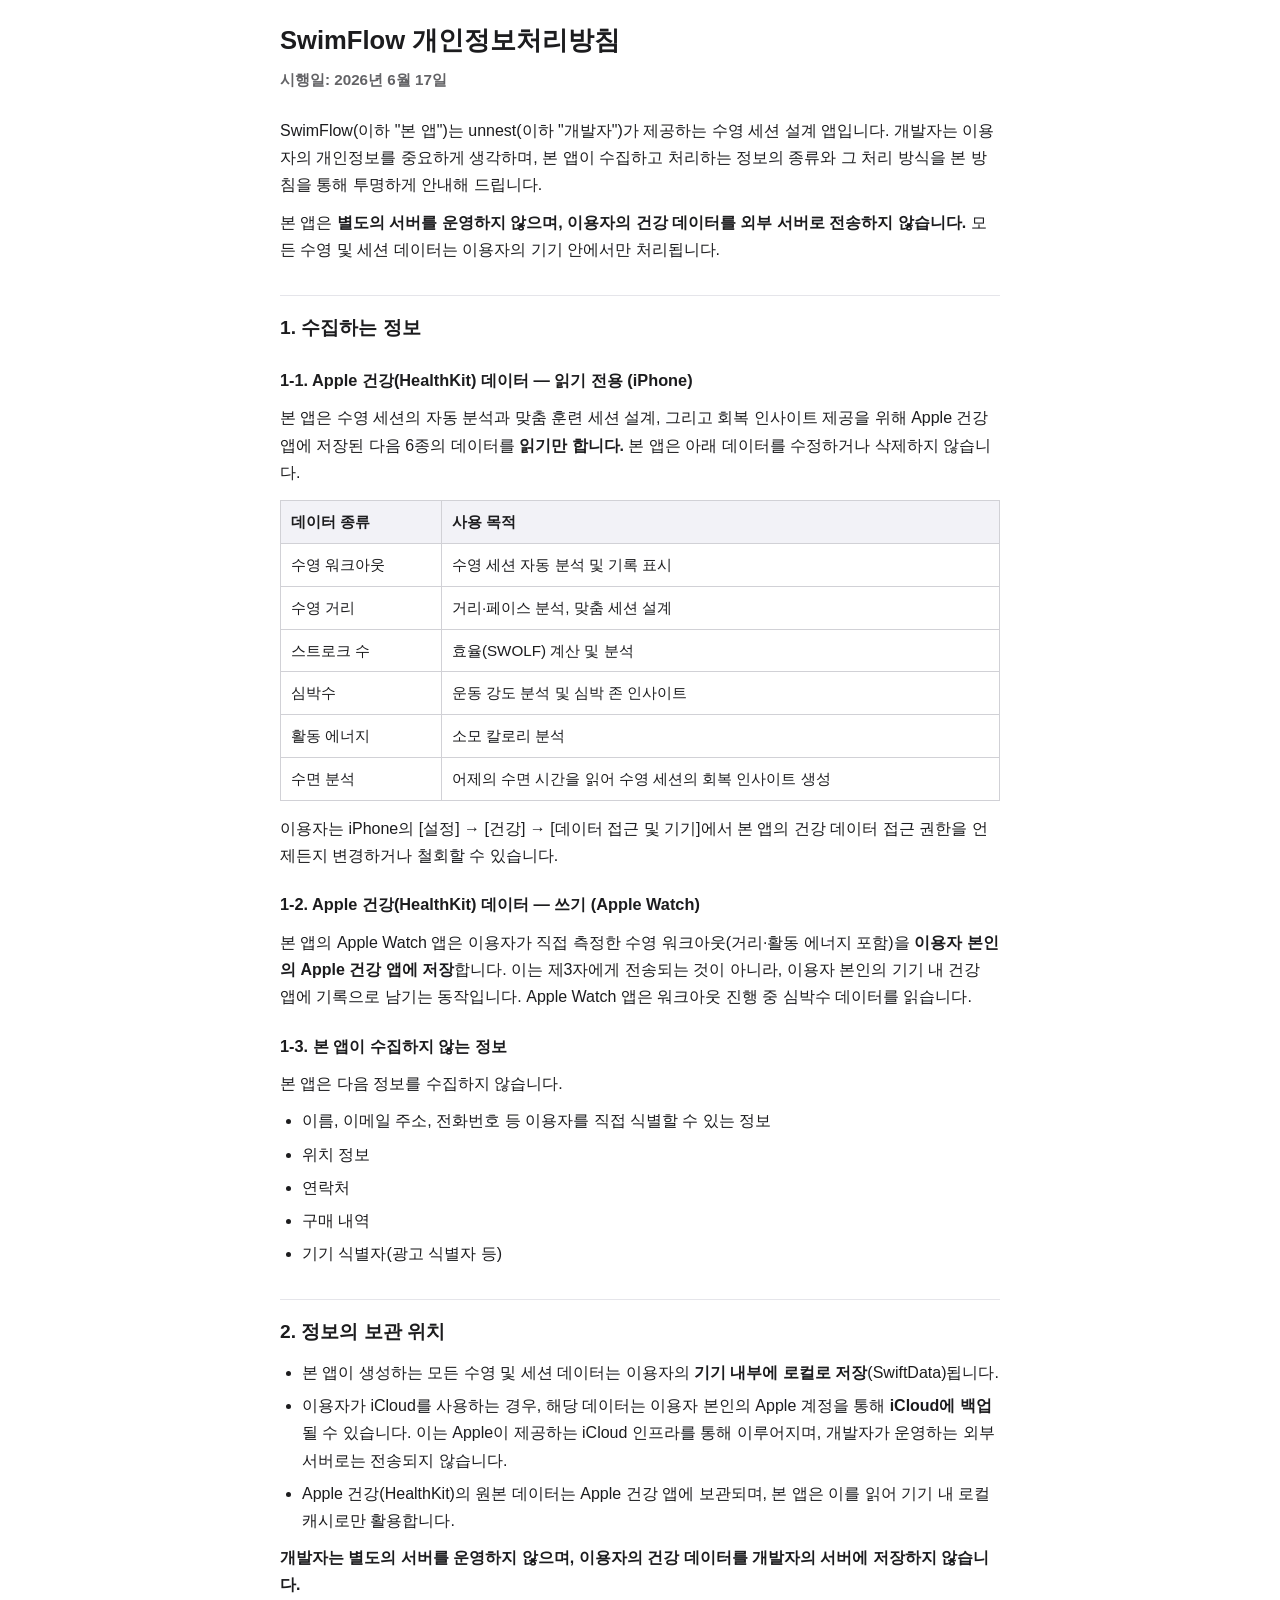
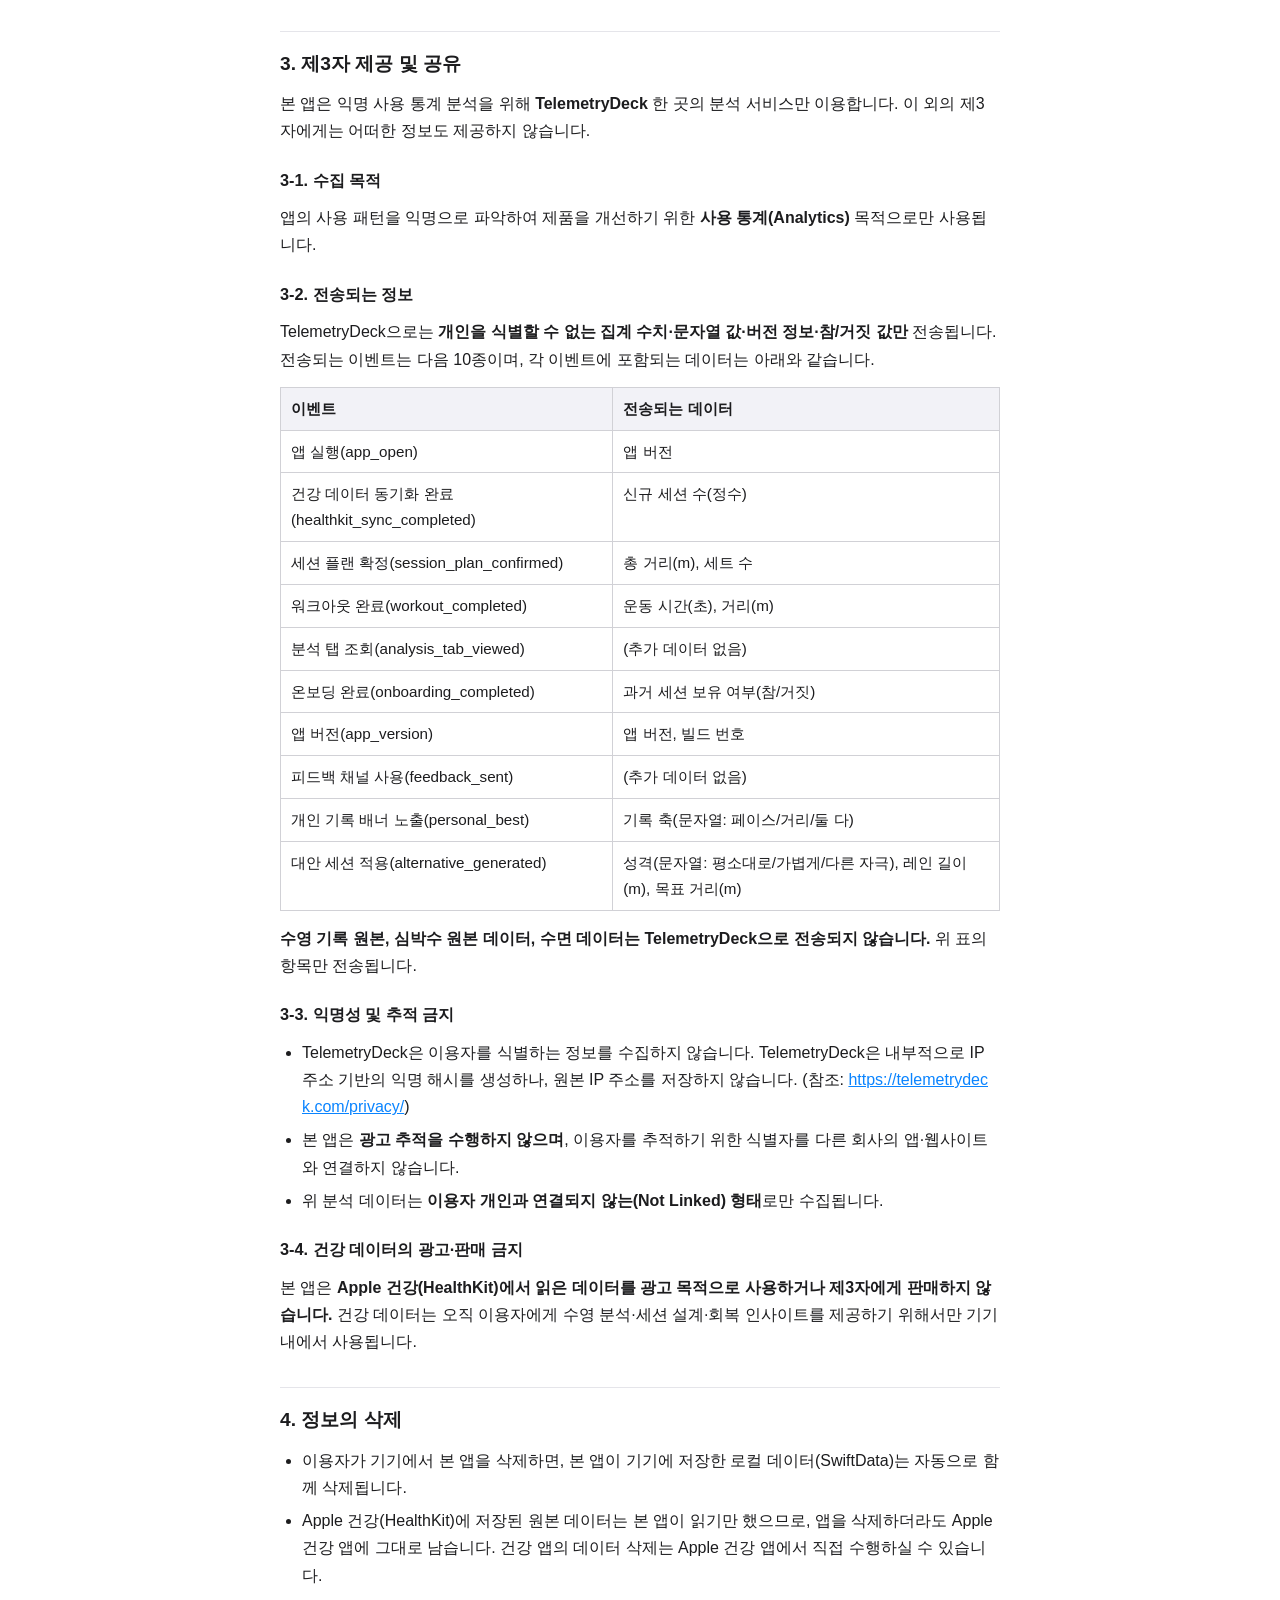
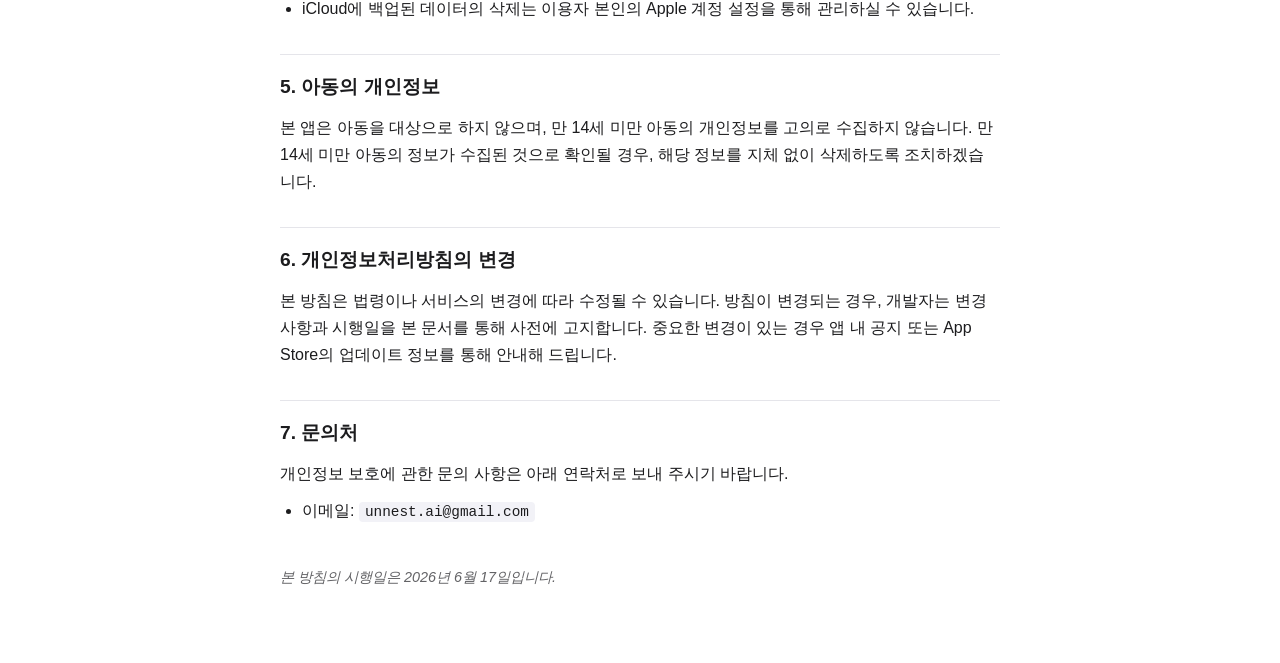
==== privacy.html @ 41cf7a86 "SwimFlow 사이트 초기 게시 — 랜딩(index) + 개인정보처리방침(privacy) + CNAME 소스: unnest-app/swimflow docs/marketing/la" ====
<!DOCTYPE html>
<html lang="ko">
<head>
  <meta charset="UTF-8" />
  <meta name="viewport" content="width=device-width, initial-scale=1.0" />
  <title>SwimFlow 개인정보처리방침</title>
  <style>
    :root { color-scheme: light dark; }
    body {
      font-family: -apple-system, BlinkMacSystemFont, "Apple SD Gothic Neo", "Segoe UI", Roboto, sans-serif;
      line-height: 1.7;
      color: #1c1c1e;
      background: #ffffff;
      margin: 0;
      padding: 24px 18px 64px;
      max-width: 720px;
      margin-left: auto;
      margin-right: auto;
      -webkit-text-size-adjust: 100%;
    }
    h1 {
      font-size: 1.6rem;
      font-weight: 700;
      margin: 0 0 4px;
      line-height: 1.3;
    }
    h2 {
      font-size: 1.2rem;
      font-weight: 700;
      margin: 32px 0 10px;
      padding-top: 16px;
      border-top: 1px solid #e5e5ea;
    }
    h3 {
      font-size: 1.02rem;
      font-weight: 600;
      margin: 22px 0 8px;
    }
    p { margin: 10px 0; }
    ul { margin: 10px 0; padding-left: 22px; }
    li { margin: 6px 0; }
    table {
      width: 100%;
      border-collapse: collapse;
      margin: 14px 0;
      font-size: 0.95rem;
    }
    th, td {
      border: 1px solid #d1d1d6;
      padding: 8px 10px;
      text-align: left;
      vertical-align: top;
    }
    th { background: #f2f2f7; font-weight: 600; }
    code {
      background: #f2f2f7;
      padding: 2px 6px;
      border-radius: 4px;
      font-family: ui-monospace, SFMono-Regular, Menlo, monospace;
      font-size: 0.9em;
    }
    a { color: #0a84ff; word-break: break-all; }
    .effective { color: #636366; font-size: 0.95rem; margin-bottom: 24px; }
    .footer { color: #636366; font-size: 0.9rem; margin-top: 40px; font-style: italic; }
    @media (prefers-color-scheme: dark) {
      body { color: #f2f2f7; background: #000000; }
      h2 { border-top-color: #2c2c2e; }
      th { background: #1c1c1e; }
      th, td { border-color: #38383a; }
      code { background: #1c1c1e; }
      .effective, .footer { color: #98989d; }
    }
  </style>
</head>
<body>
  <h1>SwimFlow 개인정보처리방침</h1>
  <p class="effective"><strong>시행일: 2026년 6월 17일</strong></p>

  <p>SwimFlow(이하 "본 앱")는 unnest(이하 "개발자")가 제공하는 수영 세션 설계 앱입니다. 개발자는 이용자의 개인정보를 중요하게 생각하며, 본 앱이 수집하고 처리하는 정보의 종류와 그 처리 방식을 본 방침을 통해 투명하게 안내해 드립니다.</p>
  <p>본 앱은 <strong>별도의 서버를 운영하지 않으며, 이용자의 건강 데이터를 외부 서버로 전송하지 않습니다.</strong> 모든 수영 및 세션 데이터는 이용자의 기기 안에서만 처리됩니다.</p>

  <h2>1. 수집하는 정보</h2>

  <h3>1-1. Apple 건강(HealthKit) 데이터 — 읽기 전용 (iPhone)</h3>
  <p>본 앱은 수영 세션의 자동 분석과 맞춤 훈련 세션 설계, 그리고 회복 인사이트 제공을 위해 Apple 건강 앱에 저장된 다음 6종의 데이터를 <strong>읽기만 합니다.</strong> 본 앱은 아래 데이터를 수정하거나 삭제하지 않습니다.</p>
  <table>
    <thead><tr><th>데이터 종류</th><th>사용 목적</th></tr></thead>
    <tbody>
      <tr><td>수영 워크아웃</td><td>수영 세션 자동 분석 및 기록 표시</td></tr>
      <tr><td>수영 거리</td><td>거리·페이스 분석, 맞춤 세션 설계</td></tr>
      <tr><td>스트로크 수</td><td>효율(SWOLF) 계산 및 분석</td></tr>
      <tr><td>심박수</td><td>운동 강도 분석 및 심박 존 인사이트</td></tr>
      <tr><td>활동 에너지</td><td>소모 칼로리 분석</td></tr>
      <tr><td>수면 분석</td><td>어제의 수면 시간을 읽어 수영 세션의 회복 인사이트 생성</td></tr>
    </tbody>
  </table>
  <p>이용자는 iPhone의 [설정] → [건강] → [데이터 접근 및 기기]에서 본 앱의 건강 데이터 접근 권한을 언제든지 변경하거나 철회할 수 있습니다.</p>

  <h3>1-2. Apple 건강(HealthKit) 데이터 — 쓰기 (Apple Watch)</h3>
  <p>본 앱의 Apple Watch 앱은 이용자가 직접 측정한 수영 워크아웃(거리·활동 에너지 포함)을 <strong>이용자 본인의 Apple 건강 앱에 저장</strong>합니다. 이는 제3자에게 전송되는 것이 아니라, 이용자 본인의 기기 내 건강 앱에 기록으로 남기는 동작입니다. Apple Watch 앱은 워크아웃 진행 중 심박수 데이터를 읽습니다.</p>

  <h3>1-3. 본 앱이 수집하지 않는 정보</h3>
  <p>본 앱은 다음 정보를 수집하지 않습니다.</p>
  <ul>
    <li>이름, 이메일 주소, 전화번호 등 이용자를 직접 식별할 수 있는 정보</li>
    <li>위치 정보</li>
    <li>연락처</li>
    <li>구매 내역</li>
    <li>기기 식별자(광고 식별자 등)</li>
  </ul>

  <h2>2. 정보의 보관 위치</h2>
  <ul>
    <li>본 앱이 생성하는 모든 수영 및 세션 데이터는 이용자의 <strong>기기 내부에 로컬로 저장</strong>(SwiftData)됩니다.</li>
    <li>이용자가 iCloud를 사용하는 경우, 해당 데이터는 이용자 본인의 Apple 계정을 통해 <strong>iCloud에 백업</strong>될 수 있습니다. 이는 Apple이 제공하는 iCloud 인프라를 통해 이루어지며, 개발자가 운영하는 외부 서버로는 전송되지 않습니다.</li>
    <li>Apple 건강(HealthKit)의 원본 데이터는 Apple 건강 앱에 보관되며, 본 앱은 이를 읽어 기기 내 로컬 캐시로만 활용합니다.</li>
  </ul>
  <p><strong>개발자는 별도의 서버를 운영하지 않으며, 이용자의 건강 데이터를 개발자의 서버에 저장하지 않습니다.</strong></p>

  <h2>3. 제3자 제공 및 공유</h2>
  <p>본 앱은 익명 사용 통계 분석을 위해 <strong>TelemetryDeck</strong> 한 곳의 분석 서비스만 이용합니다. 이 외의 제3자에게는 어떠한 정보도 제공하지 않습니다.</p>

  <h3>3-1. 수집 목적</h3>
  <p>앱의 사용 패턴을 익명으로 파악하여 제품을 개선하기 위한 <strong>사용 통계(Analytics)</strong> 목적으로만 사용됩니다.</p>

  <h3>3-2. 전송되는 정보</h3>
  <p>TelemetryDeck으로는 <strong>개인을 식별할 수 없는 집계 수치·문자열 값·버전 정보·참/거짓 값만</strong> 전송됩니다. 전송되는 이벤트는 다음 10종이며, 각 이벤트에 포함되는 데이터는 아래와 같습니다.</p>
  <table>
    <thead><tr><th>이벤트</th><th>전송되는 데이터</th></tr></thead>
    <tbody>
      <tr><td>앱 실행(app_open)</td><td>앱 버전</td></tr>
      <tr><td>건강 데이터 동기화 완료(healthkit_sync_completed)</td><td>신규 세션 수(정수)</td></tr>
      <tr><td>세션 플랜 확정(session_plan_confirmed)</td><td>총 거리(m), 세트 수</td></tr>
      <tr><td>워크아웃 완료(workout_completed)</td><td>운동 시간(초), 거리(m)</td></tr>
      <tr><td>분석 탭 조회(analysis_tab_viewed)</td><td>(추가 데이터 없음)</td></tr>
      <tr><td>온보딩 완료(onboarding_completed)</td><td>과거 세션 보유 여부(참/거짓)</td></tr>
      <tr><td>앱 버전(app_version)</td><td>앱 버전, 빌드 번호</td></tr>
      <tr><td>피드백 채널 사용(feedback_sent)</td><td>(추가 데이터 없음)</td></tr>
      <tr><td>개인 기록 배너 노출(personal_best)</td><td>기록 축(문자열: 페이스/거리/둘 다)</td></tr>
      <tr><td>대안 세션 적용(alternative_generated)</td><td>성격(문자열: 평소대로/가볍게/다른 자극), 레인 길이(m), 목표 거리(m)</td></tr>
    </tbody>
  </table>
  <p><strong>수영 기록 원본, 심박수 원본 데이터, 수면 데이터는 TelemetryDeck으로 전송되지 않습니다.</strong> 위 표의 항목만 전송됩니다.</p>

  <h3>3-3. 익명성 및 추적 금지</h3>
  <ul>
    <li>TelemetryDeck은 이용자를 식별하는 정보를 수집하지 않습니다. TelemetryDeck은 내부적으로 IP 주소 기반의 익명 해시를 생성하나, 원본 IP 주소를 저장하지 않습니다. (참조: <a href="https://telemetrydeck.com/privacy/">https://telemetrydeck.com/privacy/</a>)</li>
    <li>본 앱은 <strong>광고 추적을 수행하지 않으며</strong>, 이용자를 추적하기 위한 식별자를 다른 회사의 앱·웹사이트와 연결하지 않습니다.</li>
    <li>위 분석 데이터는 <strong>이용자 개인과 연결되지 않는(Not Linked) 형태</strong>로만 수집됩니다.</li>
  </ul>

  <h3>3-4. 건강 데이터의 광고·판매 금지</h3>
  <p>본 앱은 <strong>Apple 건강(HealthKit)에서 읽은 데이터를 광고 목적으로 사용하거나 제3자에게 판매하지 않습니다.</strong> 건강 데이터는 오직 이용자에게 수영 분석·세션 설계·회복 인사이트를 제공하기 위해서만 기기 내에서 사용됩니다.</p>

  <h2>4. 정보의 삭제</h2>
  <ul>
    <li>이용자가 기기에서 본 앱을 삭제하면, 본 앱이 기기에 저장한 로컬 데이터(SwiftData)는 자동으로 함께 삭제됩니다.</li>
    <li>Apple 건강(HealthKit)에 저장된 원본 데이터는 본 앱이 읽기만 했으므로, 앱을 삭제하더라도 Apple 건강 앱에 그대로 남습니다. 건강 앱의 데이터 삭제는 Apple 건강 앱에서 직접 수행하실 수 있습니다.</li>
    <li>iCloud에 백업된 데이터의 삭제는 이용자 본인의 Apple 계정 설정을 통해 관리하실 수 있습니다.</li>
  </ul>

  <h2>5. 아동의 개인정보</h2>
  <p>본 앱은 아동을 대상으로 하지 않으며, 만 14세 미만 아동의 개인정보를 고의로 수집하지 않습니다. 만 14세 미만 아동의 정보가 수집된 것으로 확인될 경우, 해당 정보를 지체 없이 삭제하도록 조치하겠습니다.</p>

  <h2>6. 개인정보처리방침의 변경</h2>
  <p>본 방침은 법령이나 서비스의 변경에 따라 수정될 수 있습니다. 방침이 변경되는 경우, 개발자는 변경 사항과 시행일을 본 문서를 통해 사전에 고지합니다. 중요한 변경이 있는 경우 앱 내 공지 또는 App Store의 업데이트 정보를 통해 안내해 드립니다.</p>

  <h2>7. 문의처</h2>
  <p>개인정보 보호에 관한 문의 사항은 아래 연락처로 보내 주시기 바랍니다.</p>
  <ul>
    <li>이메일: <code>unnest.ai@gmail.com</code></li>
  </ul>

  <p class="footer">본 방침의 시행일은 2026년 6월 17일입니다.</p>
</body>
</html>
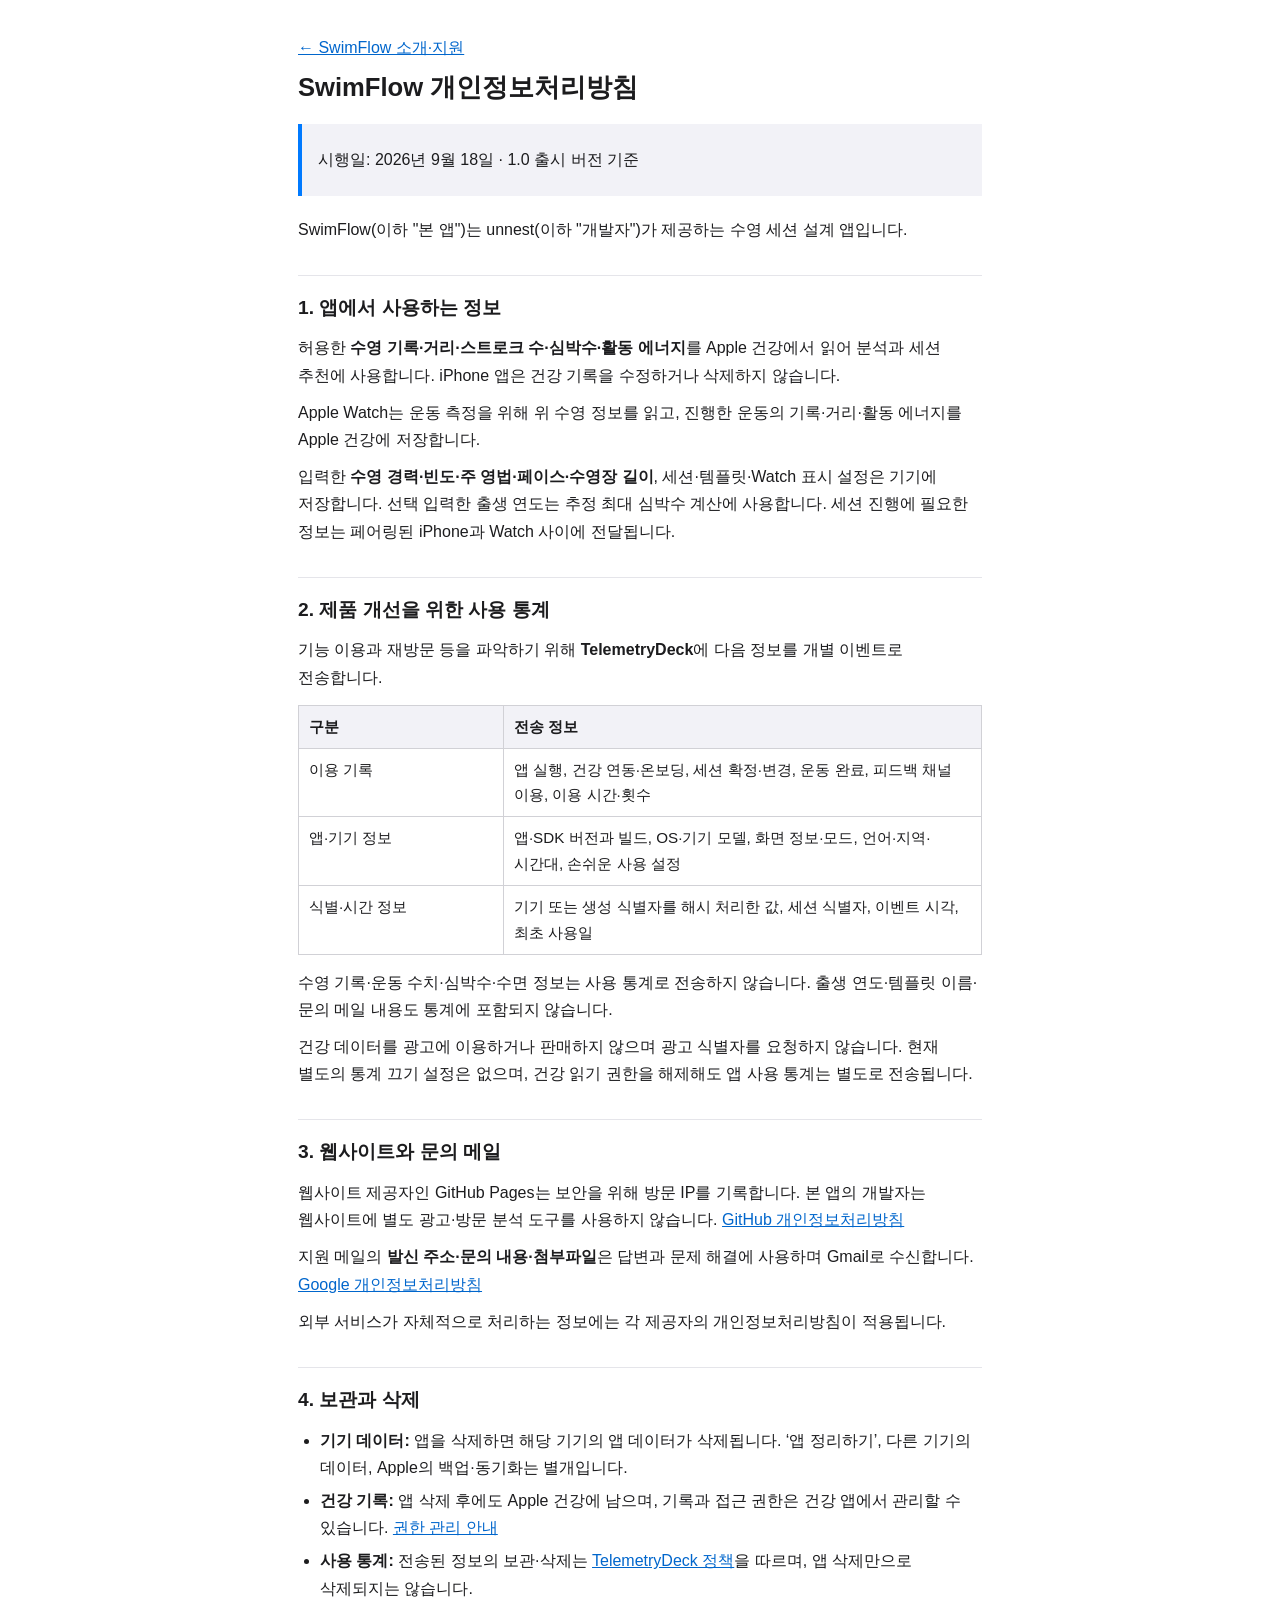
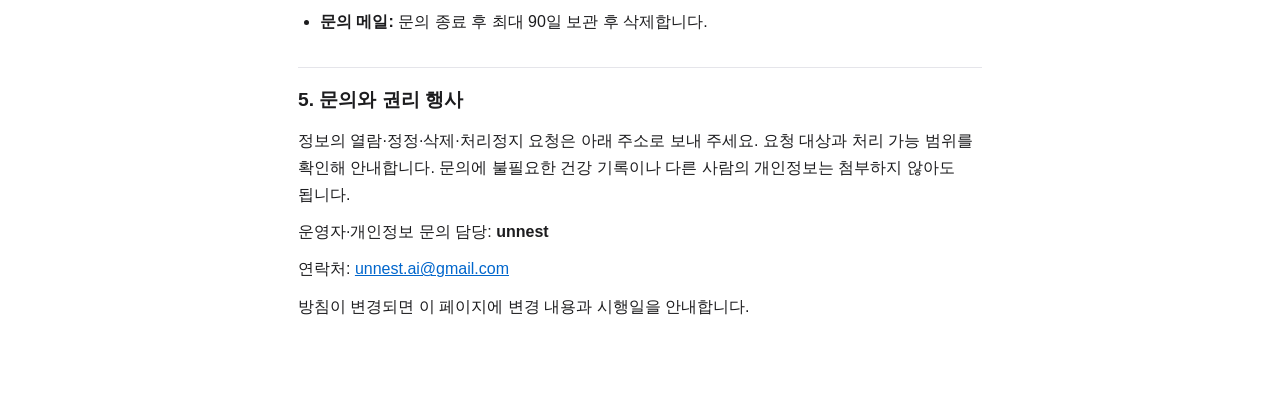
==== commit 22617b2a: "Align privacy policy with SwimFlow 1.0 release scope" ====
--- a/privacy.html
+++ b/privacy.html
@@ -6,6 +6,12 @@
   <title>SwimFlow 개인정보처리방침</title>
   <style>
     :root { color-scheme: light dark; }
+    * { box-sizing: border-box; }
+    body { word-break: keep-all; overflow-wrap: anywhere; }
+    table { table-layout: fixed; }
+    th:first-child { width: 30%; }
+    a:focus-visible { outline: 3px solid currentColor; outline-offset: 4px; }
+    blockquote { margin: 20px 0; padding: 12px 16px; border-left: 4px solid #007AFF; background: #f2f2f7; }
     body {
       font-family: -apple-system, BlinkMacSystemFont, "Apple SD Gothic Neo", "Segoe UI", Roboto, sans-serif;
       line-height: 1.7;
@@ -59,11 +65,13 @@
       font-family: ui-monospace, SFMono-Regular, Menlo, monospace;
       font-size: 0.9em;
     }
-    a { color: #0a84ff; word-break: break-all; }
+    a { color: #0066cc; overflow-wrap: anywhere; }
     .effective { color: #636366; font-size: 0.95rem; margin-bottom: 24px; }
     .footer { color: #636366; font-size: 0.9rem; margin-top: 40px; font-style: italic; }
     @media (prefers-color-scheme: dark) {
       body { color: #f2f2f7; background: #000000; }
+      a { color: #60b4ff; }
+      blockquote { background: #1c1c1e; }
       h2 { border-top-color: #2c2c2e; }
       th { background: #1c1c1e; }
       th, td { border-color: #38383a; }
@@ -73,104 +81,57 @@
   </style>
 </head>
 <body>
-  <h1>SwimFlow 개인정보처리방침</h1>
-  <p class="effective"><strong>시행일: 2026년 6월 17일</strong></p>
-
-  <p>SwimFlow(이하 "본 앱")는 unnest(이하 "개발자")가 제공하는 수영 세션 설계 앱입니다. 개발자는 이용자의 개인정보를 중요하게 생각하며, 본 앱이 수집하고 처리하는 정보의 종류와 그 처리 방식을 본 방침을 통해 투명하게 안내해 드립니다.</p>
-  <p>본 앱은 <strong>별도의 서버를 운영하지 않으며, 이용자의 건강 데이터를 외부 서버로 전송하지 않습니다.</strong> 모든 수영 및 세션 데이터는 이용자의 기기 안에서만 처리됩니다.</p>
-
-  <h2>1. 수집하는 정보</h2>
-
-  <h3>1-1. Apple 건강(HealthKit) 데이터 — 읽기 전용 (iPhone)</h3>
-  <p>본 앱은 수영 세션의 자동 분석과 맞춤 훈련 세션 설계, 그리고 회복 인사이트 제공을 위해 Apple 건강 앱에 저장된 다음 6종의 데이터를 <strong>읽기만 합니다.</strong> 본 앱은 아래 데이터를 수정하거나 삭제하지 않습니다.</p>
-  <table>
-    <thead><tr><th>데이터 종류</th><th>사용 목적</th></tr></thead>
-    <tbody>
-      <tr><td>수영 워크아웃</td><td>수영 세션 자동 분석 및 기록 표시</td></tr>
-      <tr><td>수영 거리</td><td>거리·페이스 분석, 맞춤 세션 설계</td></tr>
-      <tr><td>스트로크 수</td><td>효율(SWOLF) 계산 및 분석</td></tr>
-      <tr><td>심박수</td><td>운동 강도 분석 및 심박 존 인사이트</td></tr>
-      <tr><td>활동 에너지</td><td>소모 칼로리 분석</td></tr>
-      <tr><td>수면 분석</td><td>어제의 수면 시간을 읽어 수영 세션의 회복 인사이트 생성</td></tr>
-    </tbody>
-  </table>
-  <p>이용자는 iPhone의 [설정] → [건강] → [데이터 접근 및 기기]에서 본 앱의 건강 데이터 접근 권한을 언제든지 변경하거나 철회할 수 있습니다.</p>
-
-  <h3>1-2. Apple 건강(HealthKit) 데이터 — 쓰기 (Apple Watch)</h3>
-  <p>본 앱의 Apple Watch 앱은 이용자가 직접 측정한 수영 워크아웃(거리·활동 에너지 포함)을 <strong>이용자 본인의 Apple 건강 앱에 저장</strong>합니다. 이는 제3자에게 전송되는 것이 아니라, 이용자 본인의 기기 내 건강 앱에 기록으로 남기는 동작입니다. Apple Watch 앱은 워크아웃 진행 중 심박수 데이터를 읽습니다.</p>
-
-  <h3>1-3. 본 앱이 수집하지 않는 정보</h3>
-  <p>본 앱은 다음 정보를 수집하지 않습니다.</p>
-  <ul>
-    <li>이름, 이메일 주소, 전화번호 등 이용자를 직접 식별할 수 있는 정보</li>
-    <li>위치 정보</li>
-    <li>연락처</li>
-    <li>구매 내역</li>
-    <li>기기 식별자(광고 식별자 등)</li>
-  </ul>
-
-  <h2>2. 정보의 보관 위치</h2>
-  <ul>
-    <li>본 앱이 생성하는 모든 수영 및 세션 데이터는 이용자의 <strong>기기 내부에 로컬로 저장</strong>(SwiftData)됩니다.</li>
-    <li>이용자가 iCloud를 사용하는 경우, 해당 데이터는 이용자 본인의 Apple 계정을 통해 <strong>iCloud에 백업</strong>될 수 있습니다. 이는 Apple이 제공하는 iCloud 인프라를 통해 이루어지며, 개발자가 운영하는 외부 서버로는 전송되지 않습니다.</li>
-    <li>Apple 건강(HealthKit)의 원본 데이터는 Apple 건강 앱에 보관되며, 본 앱은 이를 읽어 기기 내 로컬 캐시로만 활용합니다.</li>
-  </ul>
-  <p><strong>개발자는 별도의 서버를 운영하지 않으며, 이용자의 건강 데이터를 개발자의 서버에 저장하지 않습니다.</strong></p>
-
-  <h2>3. 제3자 제공 및 공유</h2>
-  <p>본 앱은 익명 사용 통계 분석을 위해 <strong>TelemetryDeck</strong> 한 곳의 분석 서비스만 이용합니다. 이 외의 제3자에게는 어떠한 정보도 제공하지 않습니다.</p>
-
-  <h3>3-1. 수집 목적</h3>
-  <p>앱의 사용 패턴을 익명으로 파악하여 제품을 개선하기 위한 <strong>사용 통계(Analytics)</strong> 목적으로만 사용됩니다.</p>
-
-  <h3>3-2. 전송되는 정보</h3>
-  <p>TelemetryDeck으로는 <strong>개인을 식별할 수 없는 집계 수치·문자열 값·버전 정보·참/거짓 값만</strong> 전송됩니다. 전송되는 이벤트는 다음 10종이며, 각 이벤트에 포함되는 데이터는 아래와 같습니다.</p>
-  <table>
-    <thead><tr><th>이벤트</th><th>전송되는 데이터</th></tr></thead>
-    <tbody>
-      <tr><td>앱 실행(app_open)</td><td>앱 버전</td></tr>
-      <tr><td>건강 데이터 동기화 완료(healthkit_sync_completed)</td><td>신규 세션 수(정수)</td></tr>
-      <tr><td>세션 플랜 확정(session_plan_confirmed)</td><td>총 거리(m), 세트 수</td></tr>
-      <tr><td>워크아웃 완료(workout_completed)</td><td>운동 시간(초), 거리(m)</td></tr>
-      <tr><td>분석 탭 조회(analysis_tab_viewed)</td><td>(추가 데이터 없음)</td></tr>
-      <tr><td>온보딩 완료(onboarding_completed)</td><td>과거 세션 보유 여부(참/거짓)</td></tr>
-      <tr><td>앱 버전(app_version)</td><td>앱 버전, 빌드 번호</td></tr>
-      <tr><td>피드백 채널 사용(feedback_sent)</td><td>(추가 데이터 없음)</td></tr>
-      <tr><td>개인 기록 배너 노출(personal_best)</td><td>기록 축(문자열: 페이스/거리/둘 다)</td></tr>
-      <tr><td>대안 세션 적용(alternative_generated)</td><td>성격(문자열: 평소대로/가볍게/다른 자극), 레인 길이(m), 목표 거리(m)</td></tr>
-    </tbody>
-  </table>
-  <p><strong>수영 기록 원본, 심박수 원본 데이터, 수면 데이터는 TelemetryDeck으로 전송되지 않습니다.</strong> 위 표의 항목만 전송됩니다.</p>
-
-  <h3>3-3. 익명성 및 추적 금지</h3>
-  <ul>
-    <li>TelemetryDeck은 이용자를 식별하는 정보를 수집하지 않습니다. TelemetryDeck은 내부적으로 IP 주소 기반의 익명 해시를 생성하나, 원본 IP 주소를 저장하지 않습니다. (참조: <a href="https://telemetrydeck.com/privacy/">https://telemetrydeck.com/privacy/</a>)</li>
-    <li>본 앱은 <strong>광고 추적을 수행하지 않으며</strong>, 이용자를 추적하기 위한 식별자를 다른 회사의 앱·웹사이트와 연결하지 않습니다.</li>
-    <li>위 분석 데이터는 <strong>이용자 개인과 연결되지 않는(Not Linked) 형태</strong>로만 수집됩니다.</li>
-  </ul>
-
-  <h3>3-4. 건강 데이터의 광고·판매 금지</h3>
-  <p>본 앱은 <strong>Apple 건강(HealthKit)에서 읽은 데이터를 광고 목적으로 사용하거나 제3자에게 판매하지 않습니다.</strong> 건강 데이터는 오직 이용자에게 수영 분석·세션 설계·회복 인사이트를 제공하기 위해서만 기기 내에서 사용됩니다.</p>
-
-  <h2>4. 정보의 삭제</h2>
-  <ul>
-    <li>이용자가 기기에서 본 앱을 삭제하면, 본 앱이 기기에 저장한 로컬 데이터(SwiftData)는 자동으로 함께 삭제됩니다.</li>
-    <li>Apple 건강(HealthKit)에 저장된 원본 데이터는 본 앱이 읽기만 했으므로, 앱을 삭제하더라도 Apple 건강 앱에 그대로 남습니다. 건강 앱의 데이터 삭제는 Apple 건강 앱에서 직접 수행하실 수 있습니다.</li>
-    <li>iCloud에 백업된 데이터의 삭제는 이용자 본인의 Apple 계정 설정을 통해 관리하실 수 있습니다.</li>
-  </ul>
-
-  <h2>5. 아동의 개인정보</h2>
-  <p>본 앱은 아동을 대상으로 하지 않으며, 만 14세 미만 아동의 개인정보를 고의로 수집하지 않습니다. 만 14세 미만 아동의 정보가 수집된 것으로 확인될 경우, 해당 정보를 지체 없이 삭제하도록 조치하겠습니다.</p>
-
-  <h2>6. 개인정보처리방침의 변경</h2>
-  <p>본 방침은 법령이나 서비스의 변경에 따라 수정될 수 있습니다. 방침이 변경되는 경우, 개발자는 변경 사항과 시행일을 본 문서를 통해 사전에 고지합니다. 중요한 변경이 있는 경우 앱 내 공지 또는 App Store의 업데이트 정보를 통해 안내해 드립니다.</p>
-
-  <h2>7. 문의처</h2>
-  <p>개인정보 보호에 관한 문의 사항은 아래 연락처로 보내 주시기 바랍니다.</p>
-  <ul>
-    <li>이메일: <code>unnest.ai@gmail.com</code></li>
-  </ul>
-
-  <p class="footer">본 방침의 시행일은 2026년 6월 17일입니다.</p>
+<nav aria-label="사이트"><p><a href="/">← SwimFlow 소개·지원</a></p></nav>
+<main>
+<h1>SwimFlow 개인정보처리방침</h1>
+<blockquote>
+<p>시행일: 2026년 9월 18일 · 1.0 출시 버전 기준</p>
+</blockquote>
+<p>SwimFlow(이하 &quot;본 앱&quot;)는 unnest(이하 &quot;개발자&quot;)가 제공하는 수영 세션 설계 앱입니다.</p>
+<h2>1. 앱에서 사용하는 정보</h2>
+<p>허용한 <strong>수영 기록·거리·스트로크 수·심박수·활동 에너지</strong>를 Apple 건강에서 읽어 분석과 세션 추천에 사용합니다. iPhone 앱은 건강 기록을 수정하거나 삭제하지 않습니다.</p>
+<p>Apple Watch는 운동 측정을 위해 위 수영 정보를 읽고, 진행한 운동의 기록·거리·활동 에너지를 Apple 건강에 저장합니다.</p>
+<p>입력한 <strong>수영 경력·빈도·주 영법·페이스·수영장 길이</strong>, 세션·템플릿·Watch 표시 설정은 기기에 저장합니다. 선택 입력한 출생 연도는 추정 최대 심박수 계산에 사용합니다. 세션 진행에 필요한 정보는 페어링된 iPhone과 Watch 사이에 전달됩니다.</p>
+<h2>2. 제품 개선을 위한 사용 통계</h2>
+<p>기능 이용과 재방문 등을 파악하기 위해 <strong>TelemetryDeck</strong>에 다음 정보를 개별 이벤트로 전송합니다.</p>
+<table>
+<thead>
+<tr>
+<th>구분</th>
+<th>전송 정보</th>
+</tr>
+</thead>
+<tbody><tr>
+<td>이용 기록</td>
+<td>앱 실행, 건강 연동·온보딩, 세션 확정·변경, 운동 완료, 피드백 채널 이용, 이용 시간·횟수</td>
+</tr>
+<tr>
+<td>앱·기기 정보</td>
+<td>앱·SDK 버전과 빌드, OS·기기 모델, 화면 정보·모드, 언어·지역·시간대, 손쉬운 사용 설정</td>
+</tr>
+<tr>
+<td>식별·시간 정보</td>
+<td>기기 또는 생성 식별자를 해시 처리한 값, 세션 식별자, 이벤트 시각, 최초 사용일</td>
+</tr>
+</tbody></table>
+<p>수영 기록·운동 수치·심박수·수면 정보는 사용 통계로 전송하지 않습니다. 출생 연도·템플릿 이름·문의 메일 내용도 통계에 포함되지 않습니다.</p>
+<p>건강 데이터를 광고에 이용하거나 판매하지 않으며 광고 식별자를 요청하지 않습니다. 현재 별도의 통계 끄기 설정은 없으며, 건강 읽기 권한을 해제해도 앱 사용 통계는 별도로 전송됩니다.</p>
+<h2>3. 웹사이트와 문의 메일</h2>
+<p>웹사이트 제공자인 GitHub Pages는 보안을 위해 방문 IP를 기록합니다. 본 앱의 개발자는 웹사이트에 별도 광고·방문 분석 도구를 사용하지 않습니다. <a href="https://docs.github.com/en/site-policy/privacy-policies/github-general-privacy-statement">GitHub 개인정보처리방침</a></p>
+<p>지원 메일의 <strong>발신 주소·문의 내용·첨부파일</strong>은 답변과 문제 해결에 사용하며 Gmail로 수신합니다. <a href="https://policies.google.com/privacy?hl=ko">Google 개인정보처리방침</a></p>
+<p>외부 서비스가 자체적으로 처리하는 정보에는 각 제공자의 개인정보처리방침이 적용됩니다.</p>
+<h2>4. 보관과 삭제</h2>
+<ul>
+<li><strong>기기 데이터:</strong> 앱을 삭제하면 해당 기기의 앱 데이터가 삭제됩니다. ‘앱 정리하기’, 다른 기기의 데이터, Apple의 백업·동기화는 별개입니다.</li>
+<li><strong>건강 기록:</strong> 앱 삭제 후에도 Apple 건강에 남으며, 기록과 접근 권한은 건강 앱에서 관리할 수 있습니다. <a href="https://support.apple.com/ko-kr/104997">권한 관리 안내</a></li>
+<li><strong>사용 통계:</strong> 전송된 정보의 보관·삭제는 <a href="https://telemetrydeck.com/docs/guides/privacy-faq/">TelemetryDeck 정책</a>을 따르며, 앱 삭제만으로 삭제되지는 않습니다.</li>
+<li><strong>문의 메일:</strong> 문의 종료 후 최대 90일 보관 후 삭제합니다.</li>
+</ul>
+<h2>5. 문의와 권리 행사</h2>
+<p>정보의 열람·정정·삭제·처리정지 요청은 아래 주소로 보내 주세요. 요청 대상과 처리 가능 범위를 확인해 안내합니다. 문의에 불필요한 건강 기록이나 다른 사람의 개인정보는 첨부하지 않아도 됩니다.</p>
+<p>운영자·개인정보 문의 담당: <strong>unnest</strong></p>
+<p>연락처: <a href="mailto:unnest.ai@gmail.com">unnest.ai@gmail.com</a></p>
+<p>방침이 변경되면 이 페이지에 변경 내용과 시행일을 안내합니다.</p>
+</main>
 </body>
 </html>
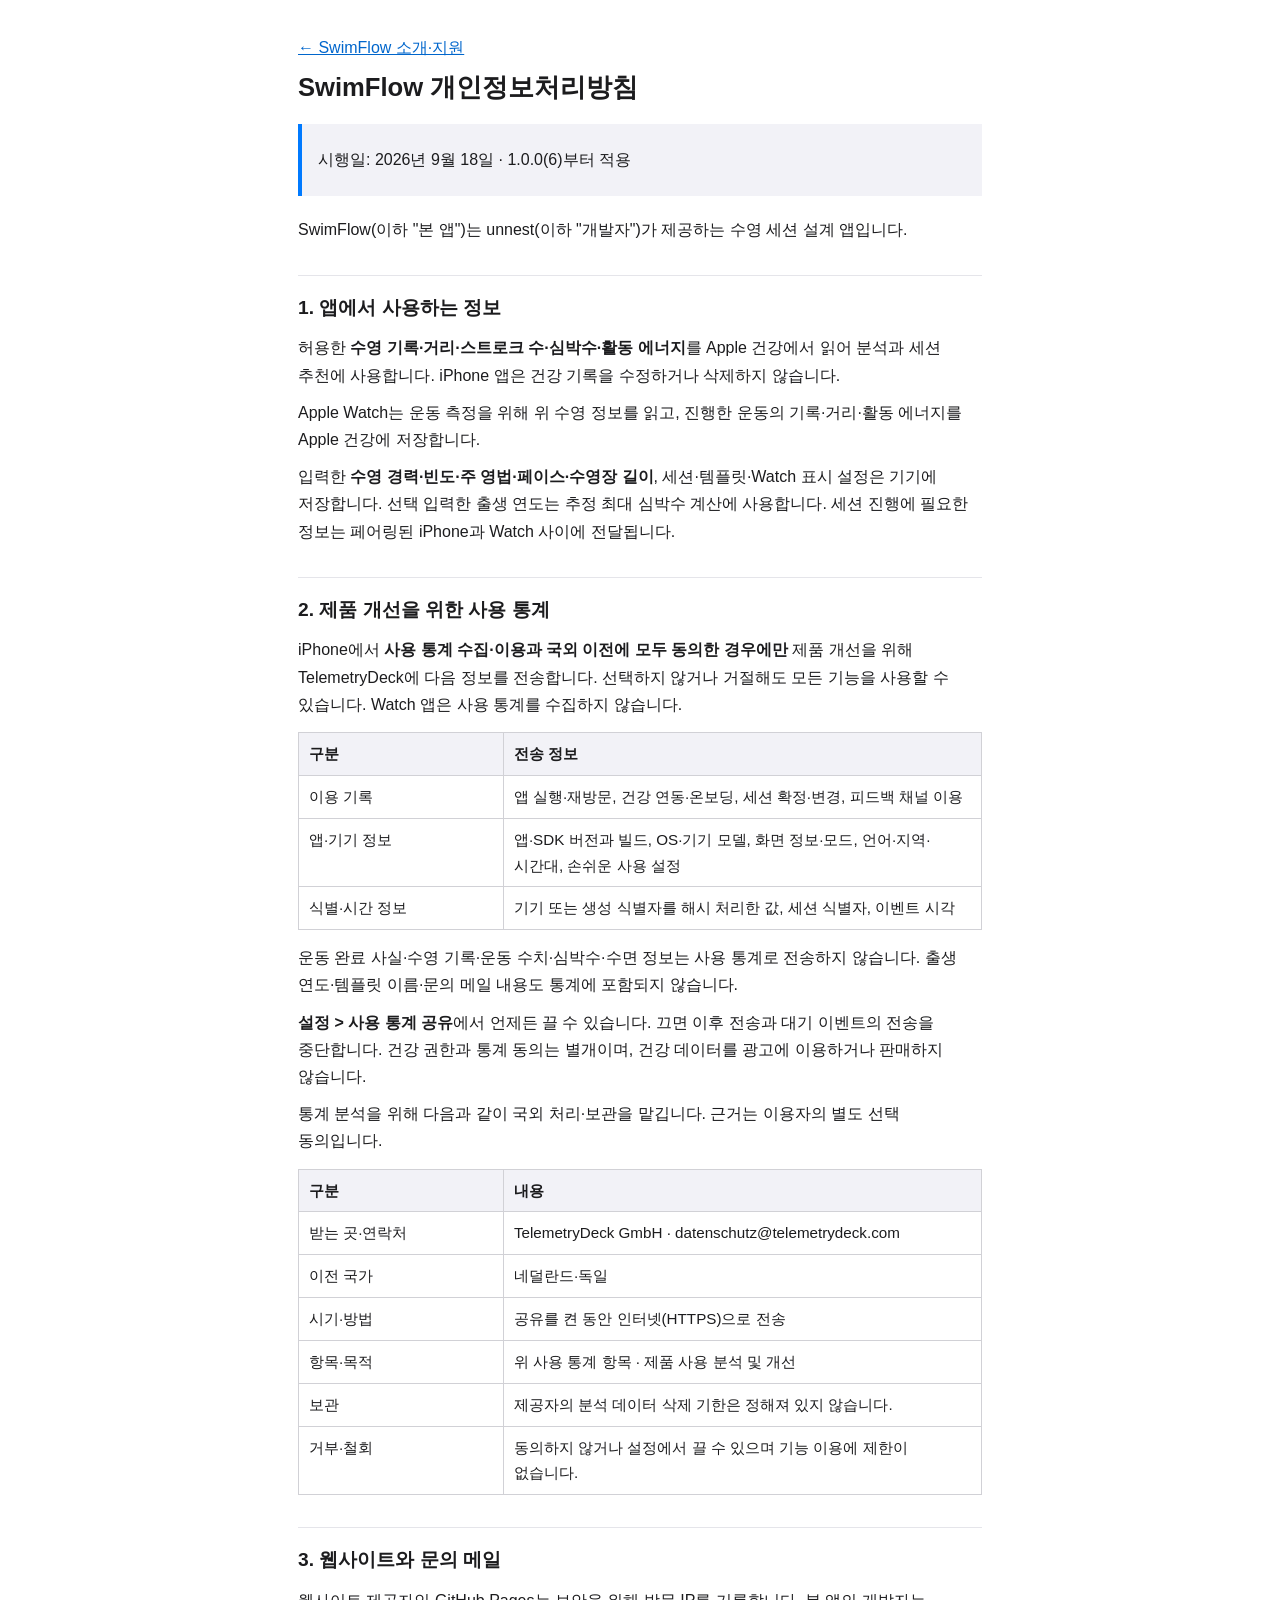
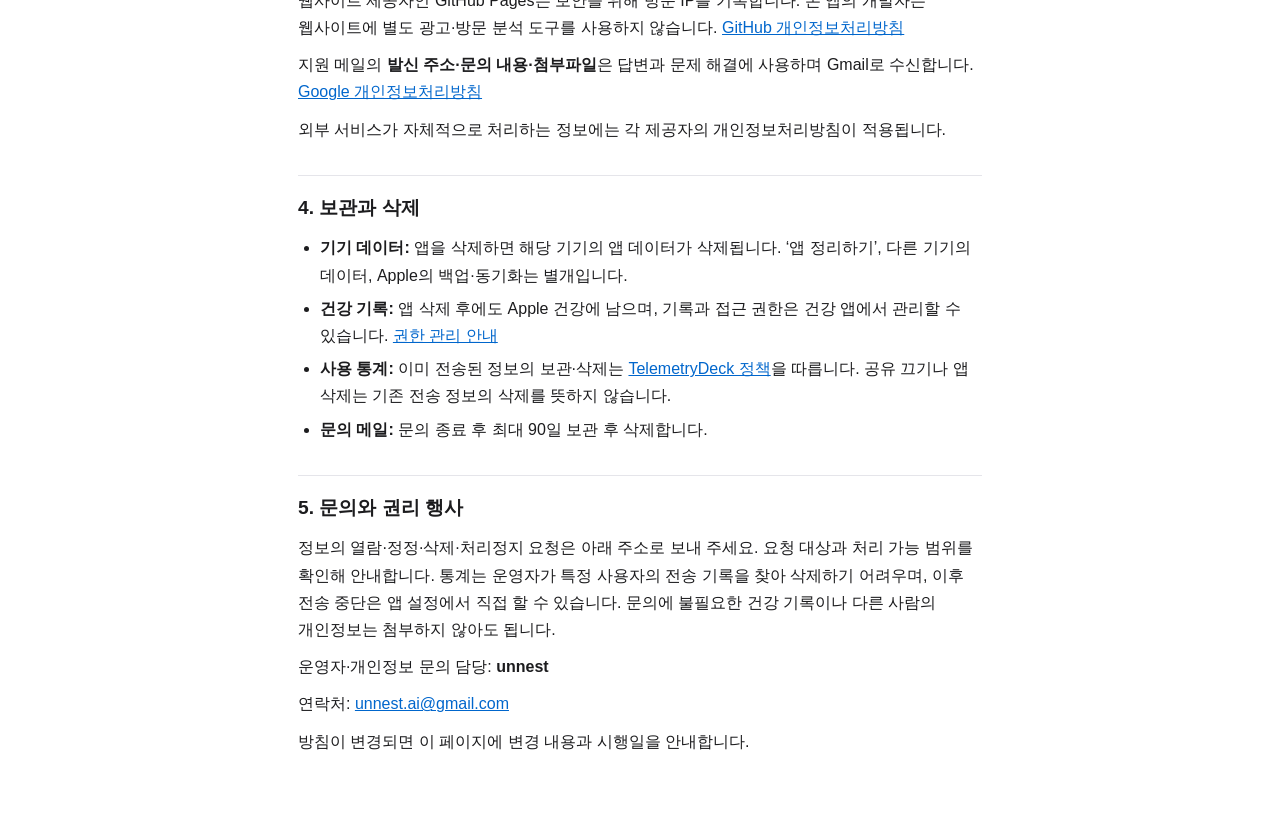
==== commit b1d5757d: "Update privacy policy for optional iPhone analytics consent" ====
--- a/privacy.html
+++ b/privacy.html
@@ -84,38 +84,30 @@
 <nav aria-label="사이트"><p><a href="/">← SwimFlow 소개·지원</a></p></nav>
 <main>
 <h1>SwimFlow 개인정보처리방침</h1>
-<blockquote>
-<p>시행일: 2026년 9월 18일 · 1.0 출시 버전 기준</p>
-</blockquote>
-<p>SwimFlow(이하 &quot;본 앱&quot;)는 unnest(이하 &quot;개발자&quot;)가 제공하는 수영 세션 설계 앱입니다.</p>
+<blockquote><p>시행일: 2026년 9월 18일 · 1.0.0(6)부터 적용</p></blockquote>
+<p>SwimFlow(이하 "본 앱")는 unnest(이하 "개발자")가 제공하는 수영 세션 설계 앱입니다.</p>
 <h2>1. 앱에서 사용하는 정보</h2>
 <p>허용한 <strong>수영 기록·거리·스트로크 수·심박수·활동 에너지</strong>를 Apple 건강에서 읽어 분석과 세션 추천에 사용합니다. iPhone 앱은 건강 기록을 수정하거나 삭제하지 않습니다.</p>
 <p>Apple Watch는 운동 측정을 위해 위 수영 정보를 읽고, 진행한 운동의 기록·거리·활동 에너지를 Apple 건강에 저장합니다.</p>
 <p>입력한 <strong>수영 경력·빈도·주 영법·페이스·수영장 길이</strong>, 세션·템플릿·Watch 표시 설정은 기기에 저장합니다. 선택 입력한 출생 연도는 추정 최대 심박수 계산에 사용합니다. 세션 진행에 필요한 정보는 페어링된 iPhone과 Watch 사이에 전달됩니다.</p>
 <h2>2. 제품 개선을 위한 사용 통계</h2>
-<p>기능 이용과 재방문 등을 파악하기 위해 <strong>TelemetryDeck</strong>에 다음 정보를 개별 이벤트로 전송합니다.</p>
-<table>
-<thead>
-<tr>
-<th>구분</th>
-<th>전송 정보</th>
-</tr>
-</thead>
-<tbody><tr>
-<td>이용 기록</td>
-<td>앱 실행, 건강 연동·온보딩, 세션 확정·변경, 운동 완료, 피드백 채널 이용, 이용 시간·횟수</td>
-</tr>
-<tr>
-<td>앱·기기 정보</td>
-<td>앱·SDK 버전과 빌드, OS·기기 모델, 화면 정보·모드, 언어·지역·시간대, 손쉬운 사용 설정</td>
-</tr>
-<tr>
-<td>식별·시간 정보</td>
-<td>기기 또는 생성 식별자를 해시 처리한 값, 세션 식별자, 이벤트 시각, 최초 사용일</td>
-</tr>
+<p>iPhone에서 <strong>사용 통계 수집·이용과 국외 이전에 모두 동의한 경우에만</strong> 제품 개선을 위해 TelemetryDeck에 다음 정보를 전송합니다. 선택하지 않거나 거절해도 모든 기능을 사용할 수 있습니다. Watch 앱은 사용 통계를 수집하지 않습니다.</p>
+<table><thead><tr><th>구분</th><th>전송 정보</th></tr></thead><tbody>
+<tr><td>이용 기록</td><td>앱 실행·재방문, 건강 연동·온보딩, 세션 확정·변경, 피드백 채널 이용</td></tr>
+<tr><td>앱·기기 정보</td><td>앱·SDK 버전과 빌드, OS·기기 모델, 화면 정보·모드, 언어·지역·시간대, 손쉬운 사용 설정</td></tr>
+<tr><td>식별·시간 정보</td><td>기기 또는 생성 식별자를 해시 처리한 값, 세션 식별자, 이벤트 시각</td></tr>
 </tbody></table>
-<p>수영 기록·운동 수치·심박수·수면 정보는 사용 통계로 전송하지 않습니다. 출생 연도·템플릿 이름·문의 메일 내용도 통계에 포함되지 않습니다.</p>
-<p>건강 데이터를 광고에 이용하거나 판매하지 않으며 광고 식별자를 요청하지 않습니다. 현재 별도의 통계 끄기 설정은 없으며, 건강 읽기 권한을 해제해도 앱 사용 통계는 별도로 전송됩니다.</p>
+<p>운동 완료 사실·수영 기록·운동 수치·심박수·수면 정보는 사용 통계로 전송하지 않습니다. 출생 연도·템플릿 이름·문의 메일 내용도 통계에 포함되지 않습니다.</p>
+<p><strong>설정 &gt; 사용 통계 공유</strong>에서 언제든 끌 수 있습니다. 끄면 이후 전송과 대기 이벤트의 전송을 중단합니다. 건강 권한과 통계 동의는 별개이며, 건강 데이터를 광고에 이용하거나 판매하지 않습니다.</p>
+<p>통계 분석을 위해 다음과 같이 국외 처리·보관을 맡깁니다. 근거는 이용자의 별도 선택 동의입니다.</p>
+<table><thead><tr><th>구분</th><th>내용</th></tr></thead><tbody>
+<tr><td>받는 곳·연락처</td><td>TelemetryDeck GmbH · datenschutz@telemetrydeck.com</td></tr>
+<tr><td>이전 국가</td><td>네덜란드·독일</td></tr>
+<tr><td>시기·방법</td><td>공유를 켠 동안 인터넷(HTTPS)으로 전송</td></tr>
+<tr><td>항목·목적</td><td>위 사용 통계 항목 · 제품 사용 분석 및 개선</td></tr>
+<tr><td>보관</td><td>제공자의 분석 데이터 삭제 기한은 정해져 있지 않습니다.</td></tr>
+<tr><td>거부·철회</td><td>동의하지 않거나 설정에서 끌 수 있으며 기능 이용에 제한이 없습니다.</td></tr>
+</tbody></table>
 <h2>3. 웹사이트와 문의 메일</h2>
 <p>웹사이트 제공자인 GitHub Pages는 보안을 위해 방문 IP를 기록합니다. 본 앱의 개발자는 웹사이트에 별도 광고·방문 분석 도구를 사용하지 않습니다. <a href="https://docs.github.com/en/site-policy/privacy-policies/github-general-privacy-statement">GitHub 개인정보처리방침</a></p>
 <p>지원 메일의 <strong>발신 주소·문의 내용·첨부파일</strong>은 답변과 문제 해결에 사용하며 Gmail로 수신합니다. <a href="https://policies.google.com/privacy?hl=ko">Google 개인정보처리방침</a></p>
@@ -124,11 +116,11 @@
 <ul>
 <li><strong>기기 데이터:</strong> 앱을 삭제하면 해당 기기의 앱 데이터가 삭제됩니다. ‘앱 정리하기’, 다른 기기의 데이터, Apple의 백업·동기화는 별개입니다.</li>
 <li><strong>건강 기록:</strong> 앱 삭제 후에도 Apple 건강에 남으며, 기록과 접근 권한은 건강 앱에서 관리할 수 있습니다. <a href="https://support.apple.com/ko-kr/104997">권한 관리 안내</a></li>
-<li><strong>사용 통계:</strong> 전송된 정보의 보관·삭제는 <a href="https://telemetrydeck.com/docs/guides/privacy-faq/">TelemetryDeck 정책</a>을 따르며, 앱 삭제만으로 삭제되지는 않습니다.</li>
+<li><strong>사용 통계:</strong> 이미 전송된 정보의 보관·삭제는 <a href="https://telemetrydeck.com/docs/guides/privacy-faq/">TelemetryDeck 정책</a>을 따릅니다. 공유 끄기나 앱 삭제는 기존 전송 정보의 삭제를 뜻하지 않습니다.</li>
 <li><strong>문의 메일:</strong> 문의 종료 후 최대 90일 보관 후 삭제합니다.</li>
 </ul>
 <h2>5. 문의와 권리 행사</h2>
-<p>정보의 열람·정정·삭제·처리정지 요청은 아래 주소로 보내 주세요. 요청 대상과 처리 가능 범위를 확인해 안내합니다. 문의에 불필요한 건강 기록이나 다른 사람의 개인정보는 첨부하지 않아도 됩니다.</p>
+<p>정보의 열람·정정·삭제·처리정지 요청은 아래 주소로 보내 주세요. 요청 대상과 처리 가능 범위를 확인해 안내합니다. 통계는 운영자가 특정 사용자의 전송 기록을 찾아 삭제하기 어려우며, 이후 전송 중단은 앱 설정에서 직접 할 수 있습니다. 문의에 불필요한 건강 기록이나 다른 사람의 개인정보는 첨부하지 않아도 됩니다.</p>
 <p>운영자·개인정보 문의 담당: <strong>unnest</strong></p>
 <p>연락처: <a href="mailto:unnest.ai@gmail.com">unnest.ai@gmail.com</a></p>
 <p>방침이 변경되면 이 페이지에 변경 내용과 시행일을 안내합니다.</p>
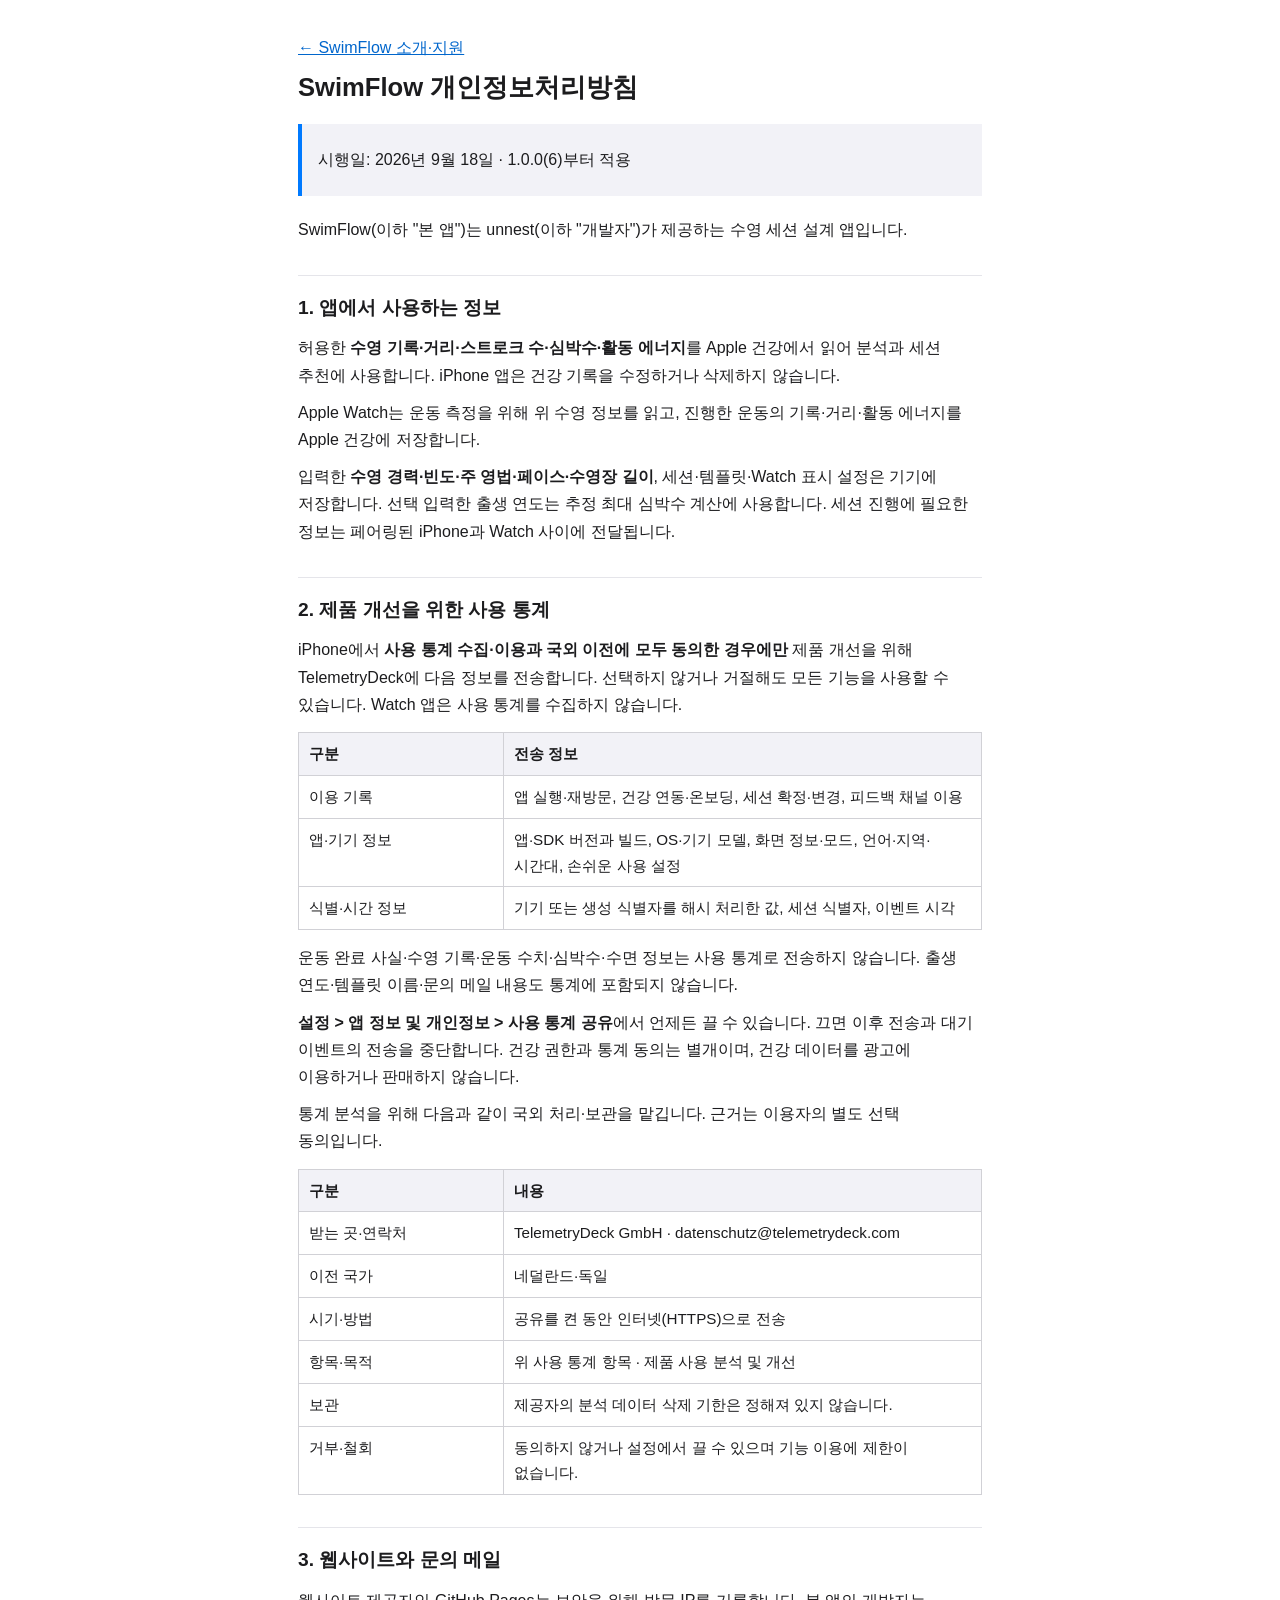
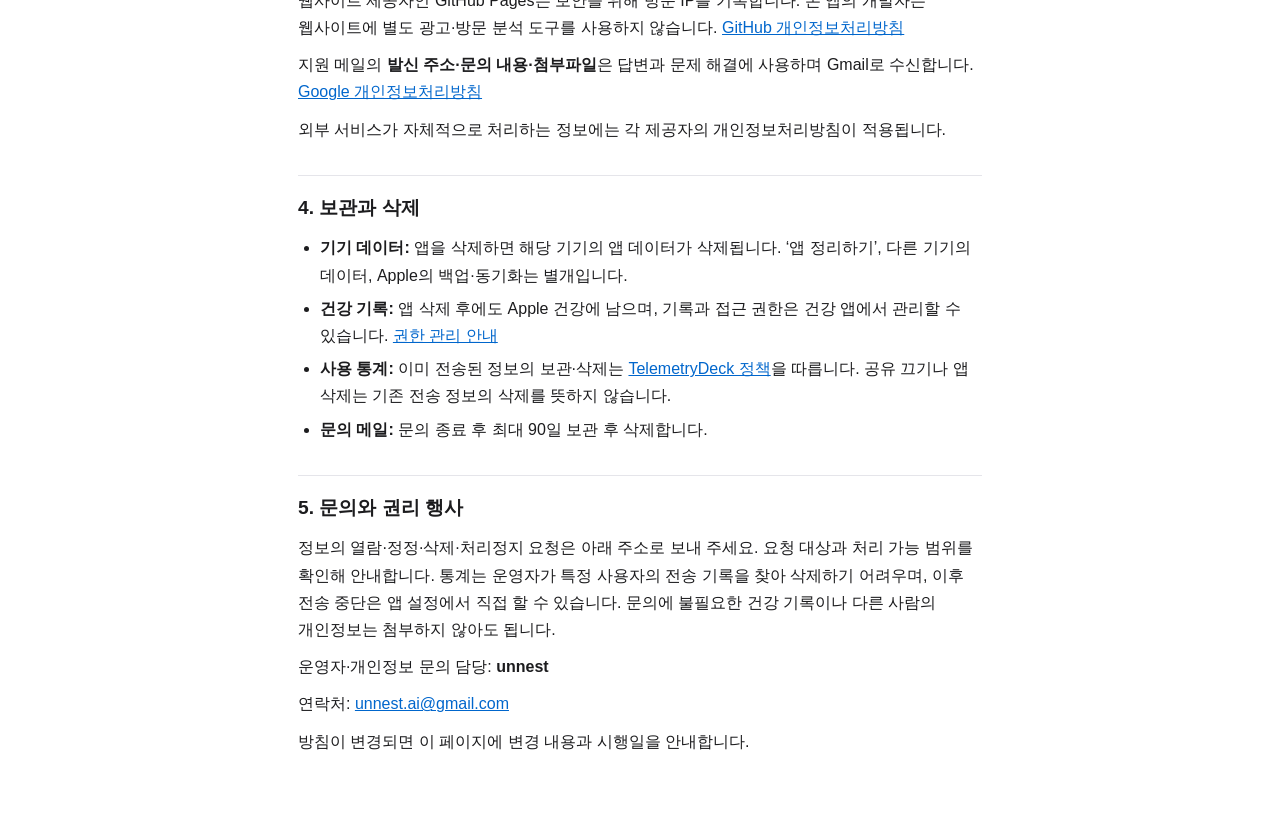
==== commit c57c6620: "Sync first release marketing and privacy settings path" ====
--- a/privacy.html
+++ b/privacy.html
@@ -98,7 +98,7 @@
 <tr><td>식별·시간 정보</td><td>기기 또는 생성 식별자를 해시 처리한 값, 세션 식별자, 이벤트 시각</td></tr>
 </tbody></table>
 <p>운동 완료 사실·수영 기록·운동 수치·심박수·수면 정보는 사용 통계로 전송하지 않습니다. 출생 연도·템플릿 이름·문의 메일 내용도 통계에 포함되지 않습니다.</p>
-<p><strong>설정 &gt; 사용 통계 공유</strong>에서 언제든 끌 수 있습니다. 끄면 이후 전송과 대기 이벤트의 전송을 중단합니다. 건강 권한과 통계 동의는 별개이며, 건강 데이터를 광고에 이용하거나 판매하지 않습니다.</p>
+<p><strong>설정 &gt; 앱 정보 및 개인정보 &gt; 사용 통계 공유</strong>에서 언제든 끌 수 있습니다. 끄면 이후 전송과 대기 이벤트의 전송을 중단합니다. 건강 권한과 통계 동의는 별개이며, 건강 데이터를 광고에 이용하거나 판매하지 않습니다.</p>
 <p>통계 분석을 위해 다음과 같이 국외 처리·보관을 맡깁니다. 근거는 이용자의 별도 선택 동의입니다.</p>
 <table><thead><tr><th>구분</th><th>내용</th></tr></thead><tbody>
 <tr><td>받는 곳·연락처</td><td>TelemetryDeck GmbH · datenschutz@telemetrydeck.com</td></tr>
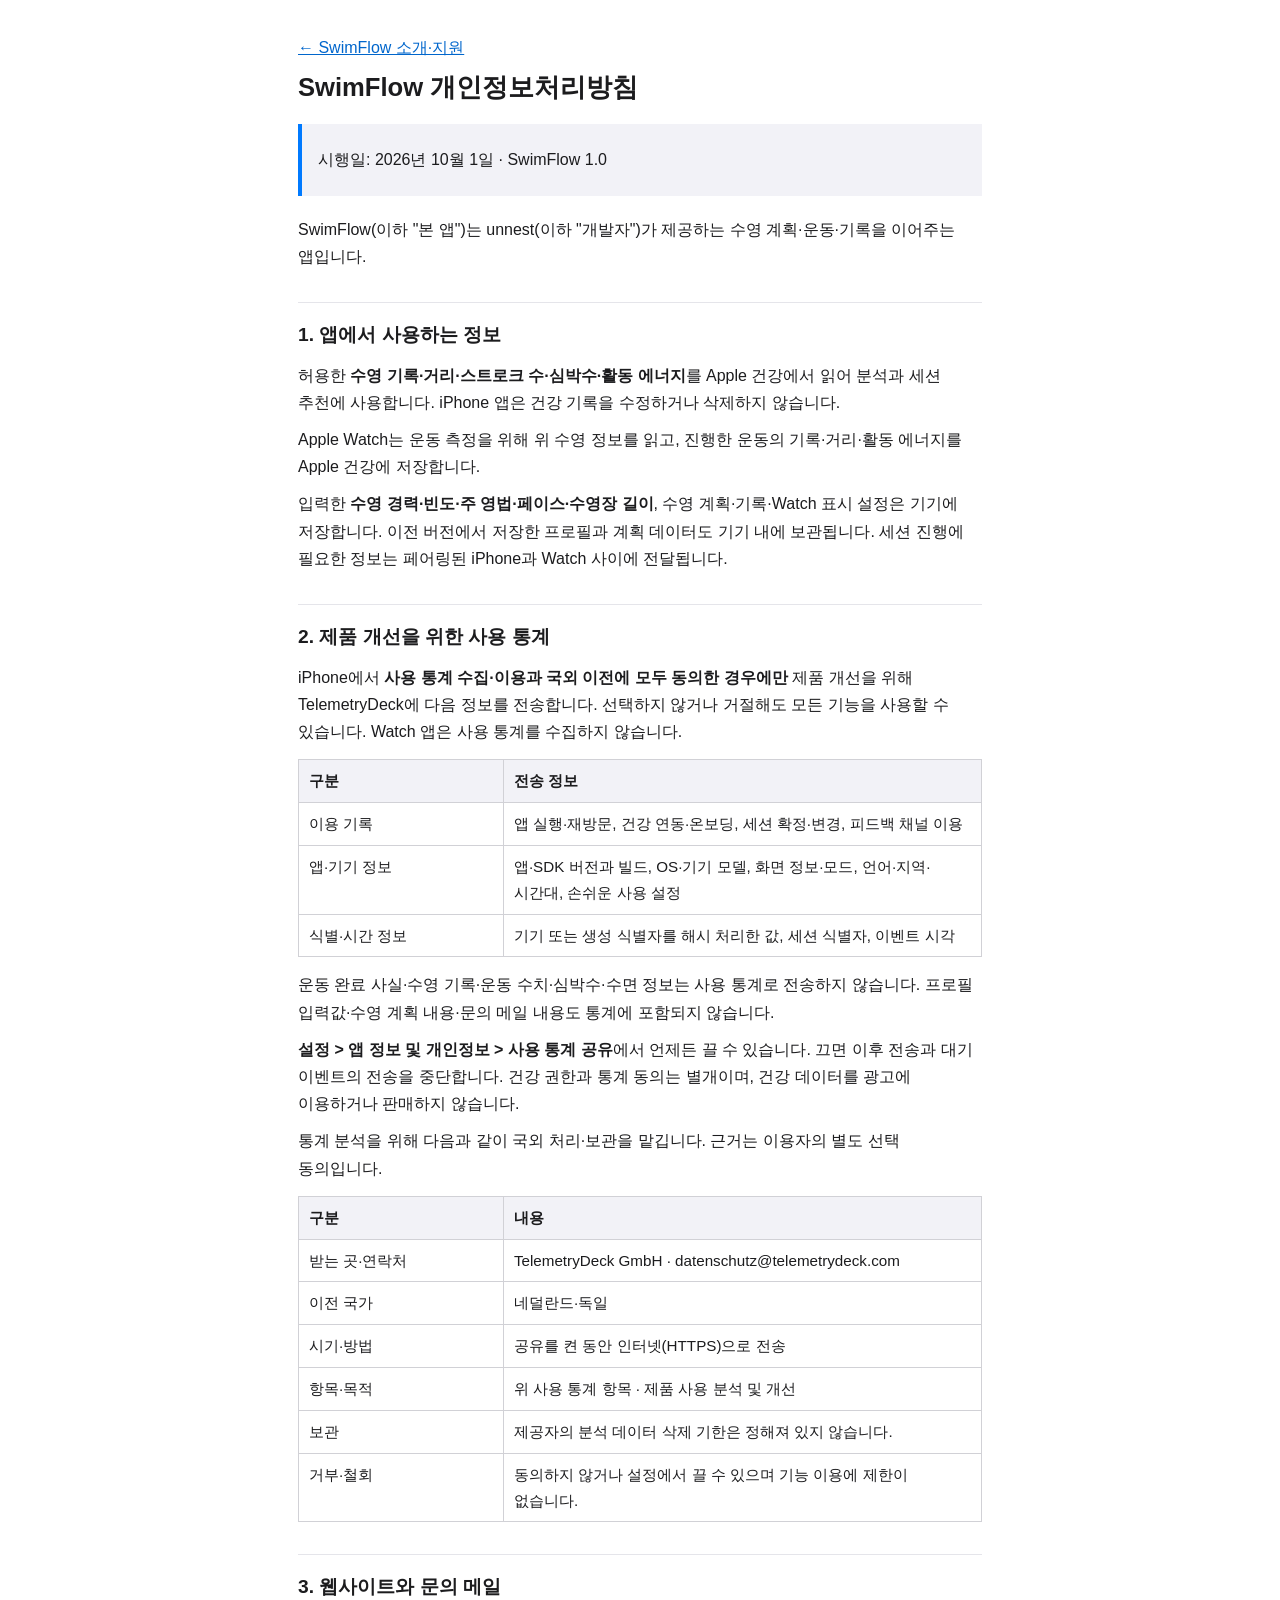
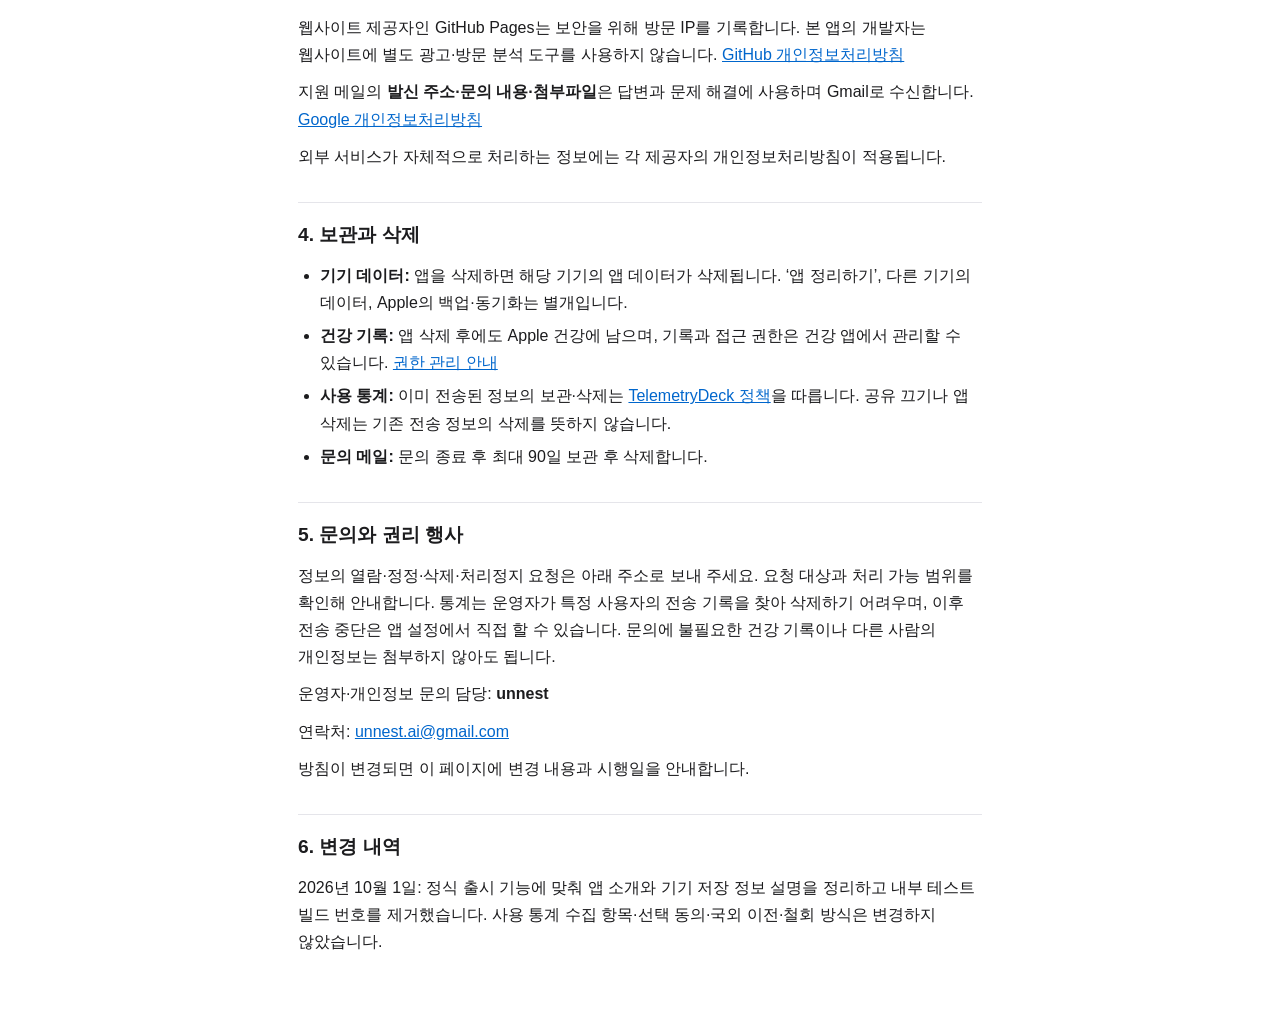
==== commit 6272d880: "Align privacy policy with SwimFlow 1.0 release" ====
--- a/privacy.html
+++ b/privacy.html
@@ -84,12 +84,12 @@
 <nav aria-label="사이트"><p><a href="/">← SwimFlow 소개·지원</a></p></nav>
 <main>
 <h1>SwimFlow 개인정보처리방침</h1>
-<blockquote><p>시행일: 2026년 9월 18일 · 1.0.0(6)부터 적용</p></blockquote>
-<p>SwimFlow(이하 "본 앱")는 unnest(이하 "개발자")가 제공하는 수영 세션 설계 앱입니다.</p>
+<blockquote><p>시행일: 2026년 10월 1일 · SwimFlow 1.0</p></blockquote>
+<p>SwimFlow(이하 "본 앱")는 unnest(이하 "개발자")가 제공하는 수영 계획·운동·기록을 이어주는 앱입니다.</p>
 <h2>1. 앱에서 사용하는 정보</h2>
 <p>허용한 <strong>수영 기록·거리·스트로크 수·심박수·활동 에너지</strong>를 Apple 건강에서 읽어 분석과 세션 추천에 사용합니다. iPhone 앱은 건강 기록을 수정하거나 삭제하지 않습니다.</p>
 <p>Apple Watch는 운동 측정을 위해 위 수영 정보를 읽고, 진행한 운동의 기록·거리·활동 에너지를 Apple 건강에 저장합니다.</p>
-<p>입력한 <strong>수영 경력·빈도·주 영법·페이스·수영장 길이</strong>, 세션·템플릿·Watch 표시 설정은 기기에 저장합니다. 선택 입력한 출생 연도는 추정 최대 심박수 계산에 사용합니다. 세션 진행에 필요한 정보는 페어링된 iPhone과 Watch 사이에 전달됩니다.</p>
+<p>입력한 <strong>수영 경력·빈도·주 영법·페이스·수영장 길이</strong>, 수영 계획·기록·Watch 표시 설정은 기기에 저장합니다. 이전 버전에서 저장한 프로필과 계획 데이터도 기기 내에 보관됩니다. 세션 진행에 필요한 정보는 페어링된 iPhone과 Watch 사이에 전달됩니다.</p>
 <h2>2. 제품 개선을 위한 사용 통계</h2>
 <p>iPhone에서 <strong>사용 통계 수집·이용과 국외 이전에 모두 동의한 경우에만</strong> 제품 개선을 위해 TelemetryDeck에 다음 정보를 전송합니다. 선택하지 않거나 거절해도 모든 기능을 사용할 수 있습니다. Watch 앱은 사용 통계를 수집하지 않습니다.</p>
 <table><thead><tr><th>구분</th><th>전송 정보</th></tr></thead><tbody>
@@ -97,7 +97,7 @@
 <tr><td>앱·기기 정보</td><td>앱·SDK 버전과 빌드, OS·기기 모델, 화면 정보·모드, 언어·지역·시간대, 손쉬운 사용 설정</td></tr>
 <tr><td>식별·시간 정보</td><td>기기 또는 생성 식별자를 해시 처리한 값, 세션 식별자, 이벤트 시각</td></tr>
 </tbody></table>
-<p>운동 완료 사실·수영 기록·운동 수치·심박수·수면 정보는 사용 통계로 전송하지 않습니다. 출생 연도·템플릿 이름·문의 메일 내용도 통계에 포함되지 않습니다.</p>
+<p>운동 완료 사실·수영 기록·운동 수치·심박수·수면 정보는 사용 통계로 전송하지 않습니다. 프로필 입력값·수영 계획 내용·문의 메일 내용도 통계에 포함되지 않습니다.</p>
 <p><strong>설정 &gt; 앱 정보 및 개인정보 &gt; 사용 통계 공유</strong>에서 언제든 끌 수 있습니다. 끄면 이후 전송과 대기 이벤트의 전송을 중단합니다. 건강 권한과 통계 동의는 별개이며, 건강 데이터를 광고에 이용하거나 판매하지 않습니다.</p>
 <p>통계 분석을 위해 다음과 같이 국외 처리·보관을 맡깁니다. 근거는 이용자의 별도 선택 동의입니다.</p>
 <table><thead><tr><th>구분</th><th>내용</th></tr></thead><tbody>
@@ -124,6 +124,8 @@
 <p>운영자·개인정보 문의 담당: <strong>unnest</strong></p>
 <p>연락처: <a href="mailto:unnest.ai@gmail.com">unnest.ai@gmail.com</a></p>
 <p>방침이 변경되면 이 페이지에 변경 내용과 시행일을 안내합니다.</p>
+<h2>6. 변경 내역</h2>
+<p>2026년 10월 1일: 정식 출시 기능에 맞춰 앱 소개와 기기 저장 정보 설명을 정리하고 내부 테스트 빌드 번호를 제거했습니다. 사용 통계 수집 항목·선택 동의·국외 이전·철회 방식은 변경하지 않았습니다.</p>
 </main>
 </body>
 </html>
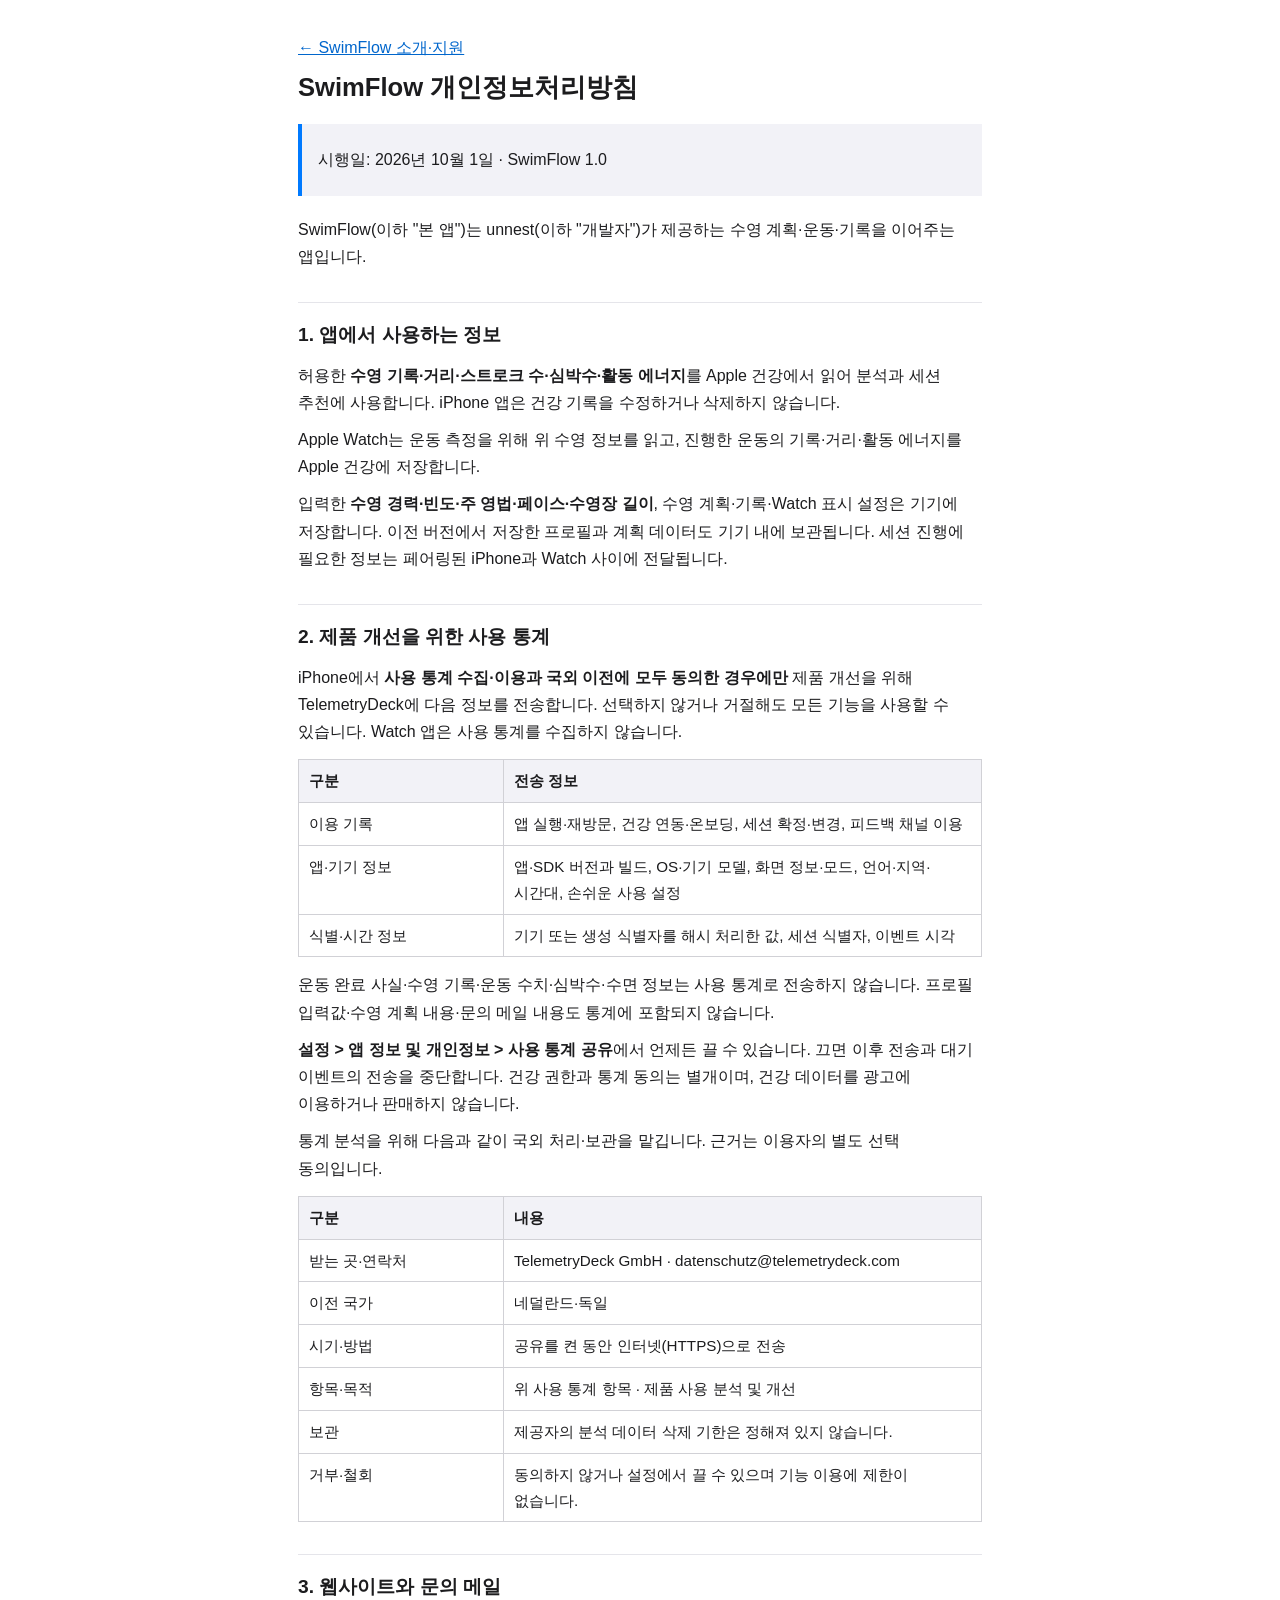
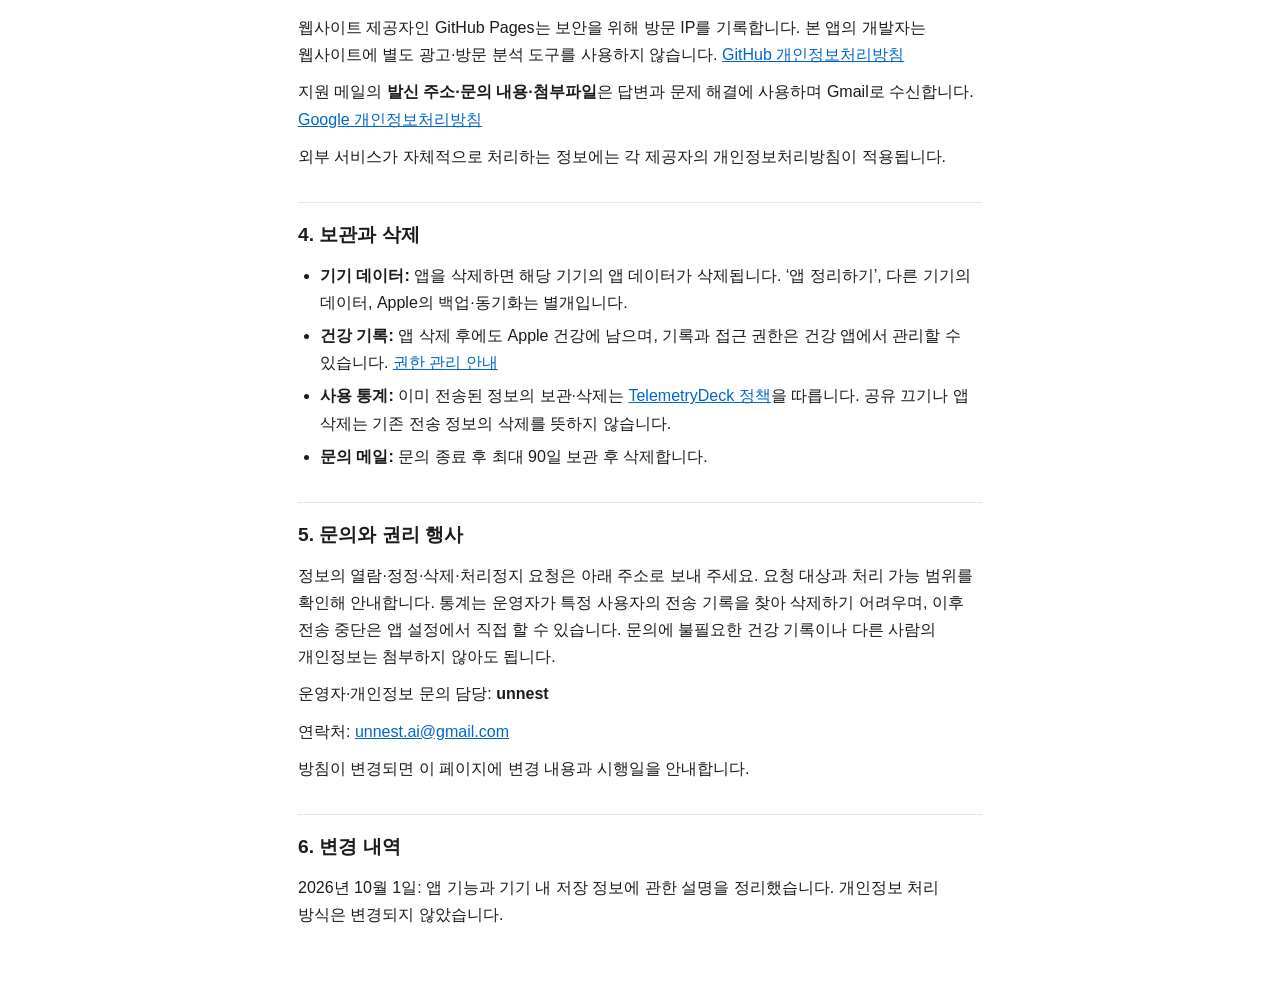
==== commit 2ba2fca5: "Keep privacy revision summary concise and user-facing" ====
--- a/privacy.html
+++ b/privacy.html
@@ -125,7 +125,7 @@
 <p>연락처: <a href="mailto:unnest.ai@gmail.com">unnest.ai@gmail.com</a></p>
 <p>방침이 변경되면 이 페이지에 변경 내용과 시행일을 안내합니다.</p>
 <h2>6. 변경 내역</h2>
-<p>2026년 10월 1일: 정식 출시 기능에 맞춰 앱 소개와 기기 저장 정보 설명을 정리하고 내부 테스트 빌드 번호를 제거했습니다. 사용 통계 수집 항목·선택 동의·국외 이전·철회 방식은 변경하지 않았습니다.</p>
+<p>2026년 10월 1일: 앱 기능과 기기 내 저장 정보에 관한 설명을 정리했습니다. 개인정보 처리 방식은 변경되지 않았습니다.</p>
 </main>
 </body>
 </html>
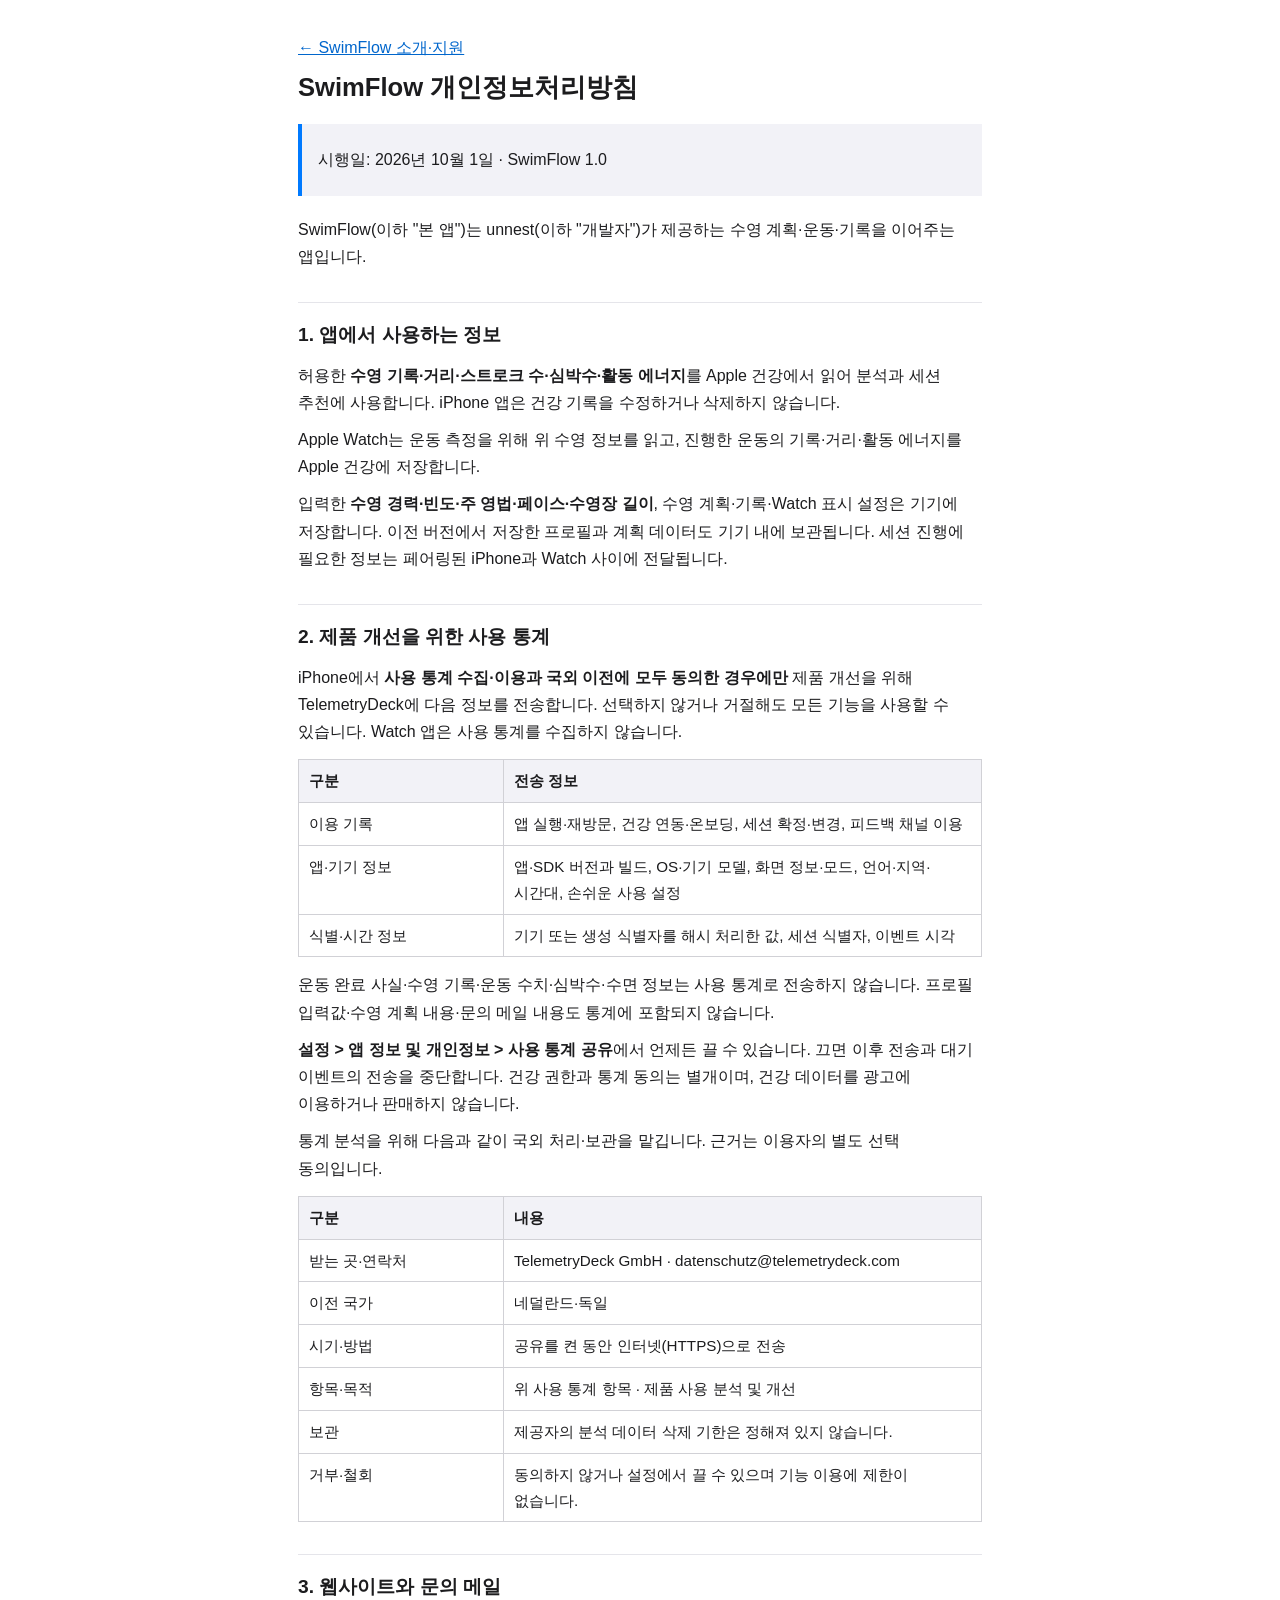
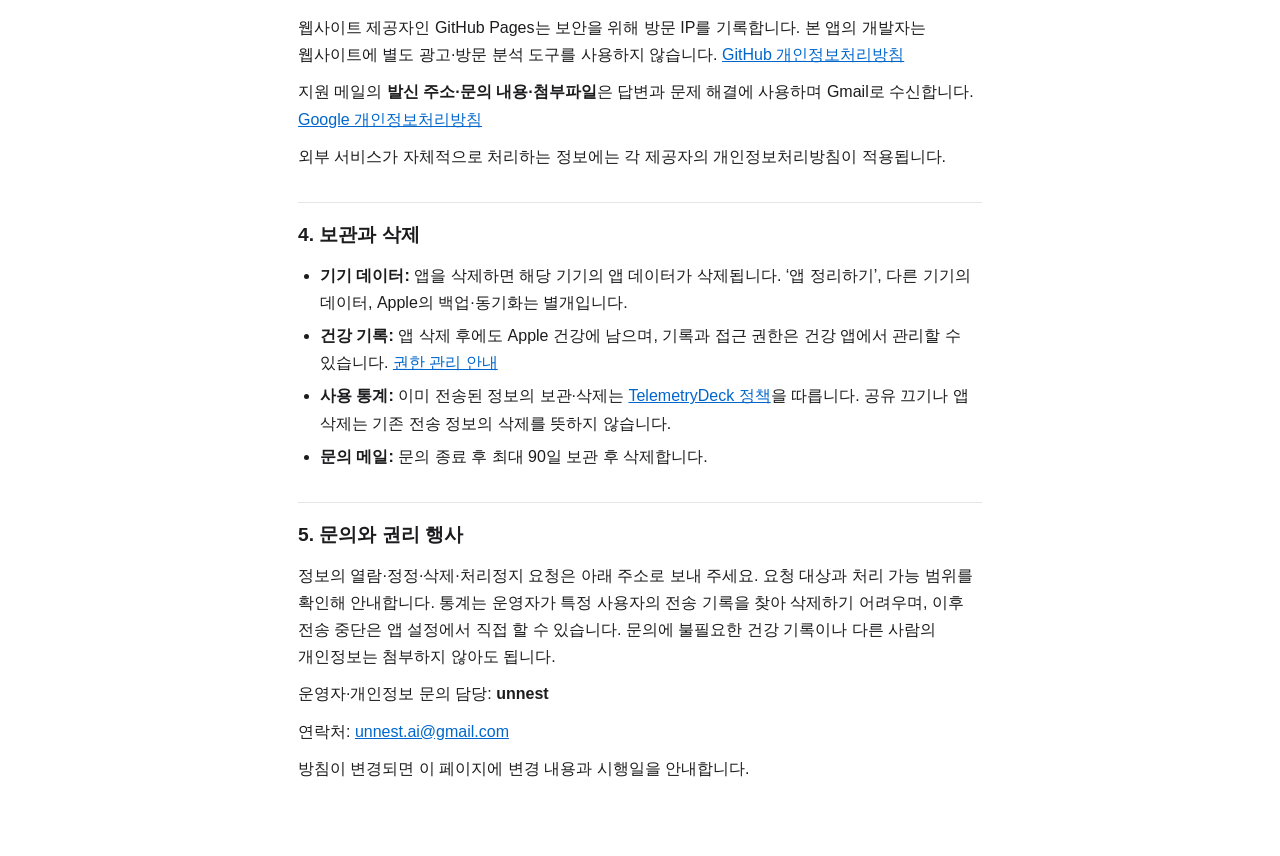
==== commit fd447ae0: "Omit pre-release revision history from first release policy" ====
--- a/privacy.html
+++ b/privacy.html
@@ -124,8 +124,6 @@
 <p>운영자·개인정보 문의 담당: <strong>unnest</strong></p>
 <p>연락처: <a href="mailto:unnest.ai@gmail.com">unnest.ai@gmail.com</a></p>
 <p>방침이 변경되면 이 페이지에 변경 내용과 시행일을 안내합니다.</p>
-<h2>6. 변경 내역</h2>
-<p>2026년 10월 1일: 앱 기능과 기기 내 저장 정보에 관한 설명을 정리했습니다. 개인정보 처리 방식은 변경되지 않았습니다.</p>
 </main>
 </body>
 </html>
